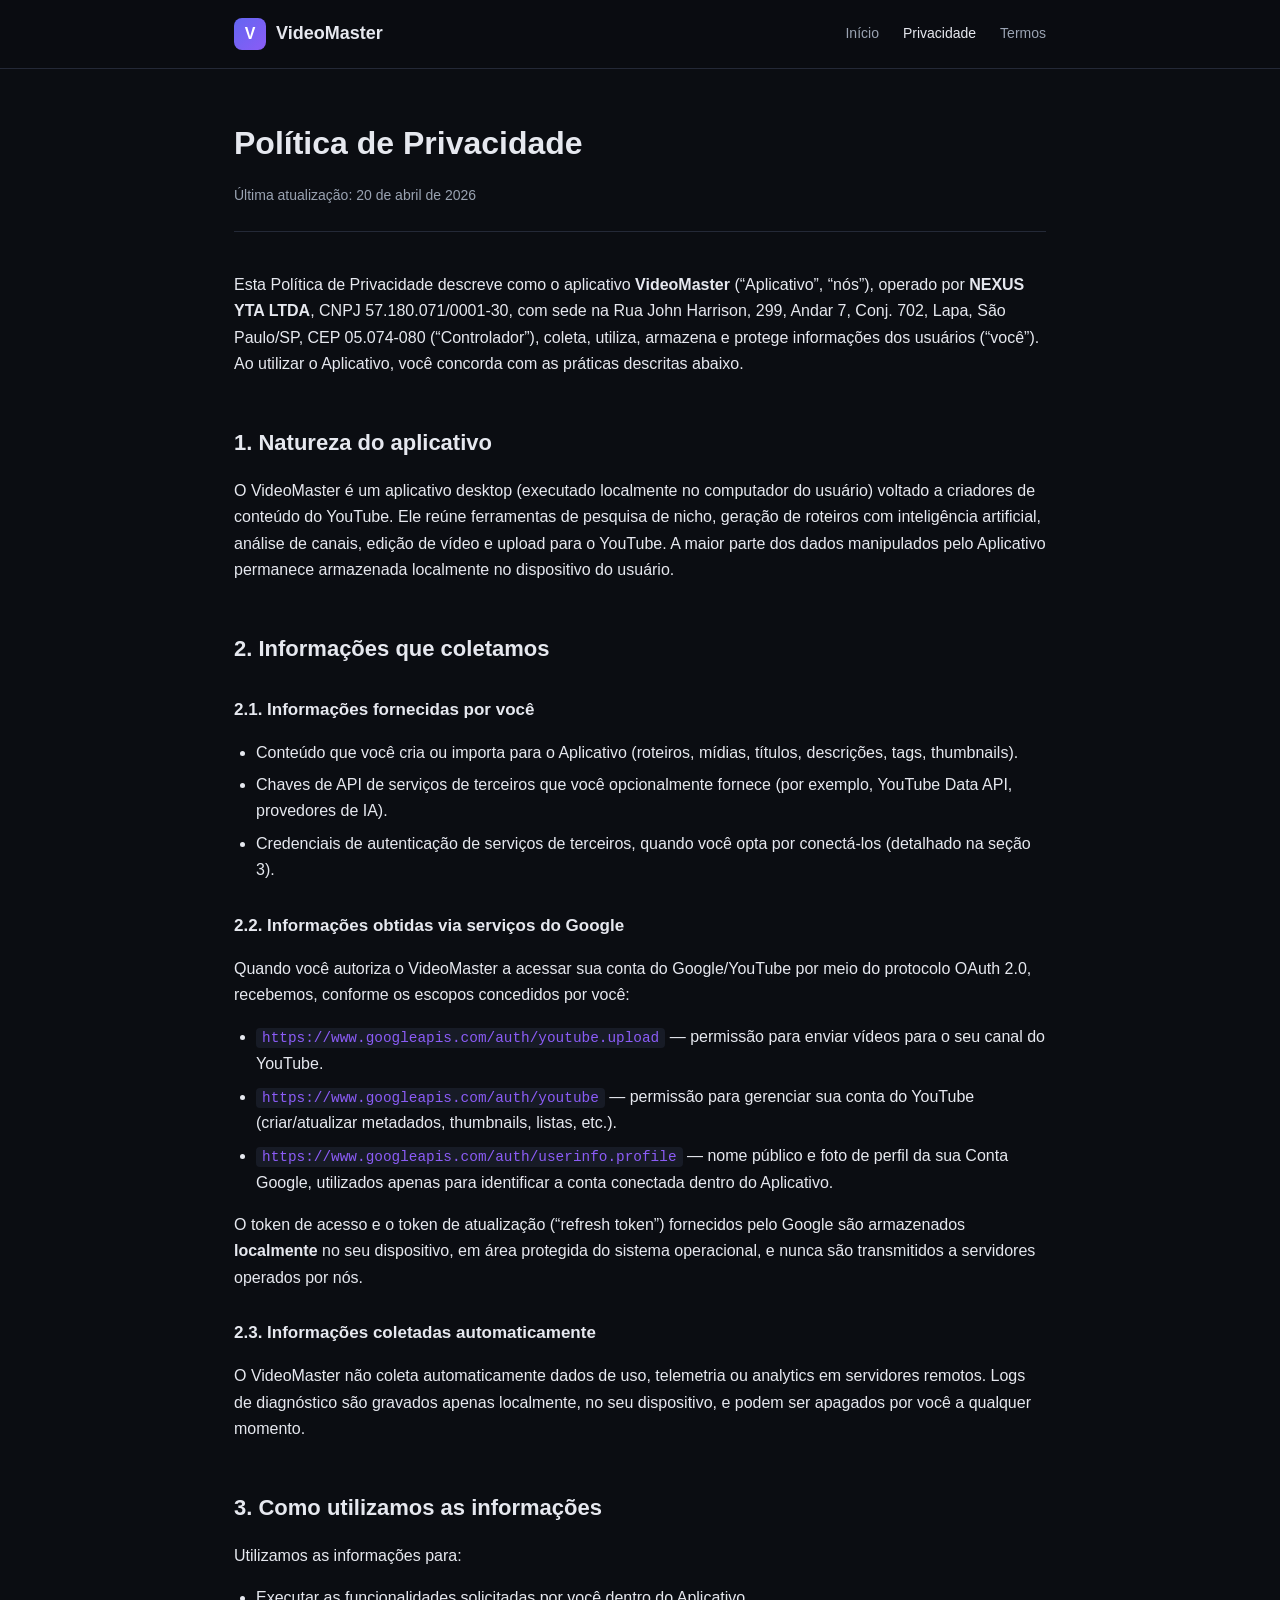
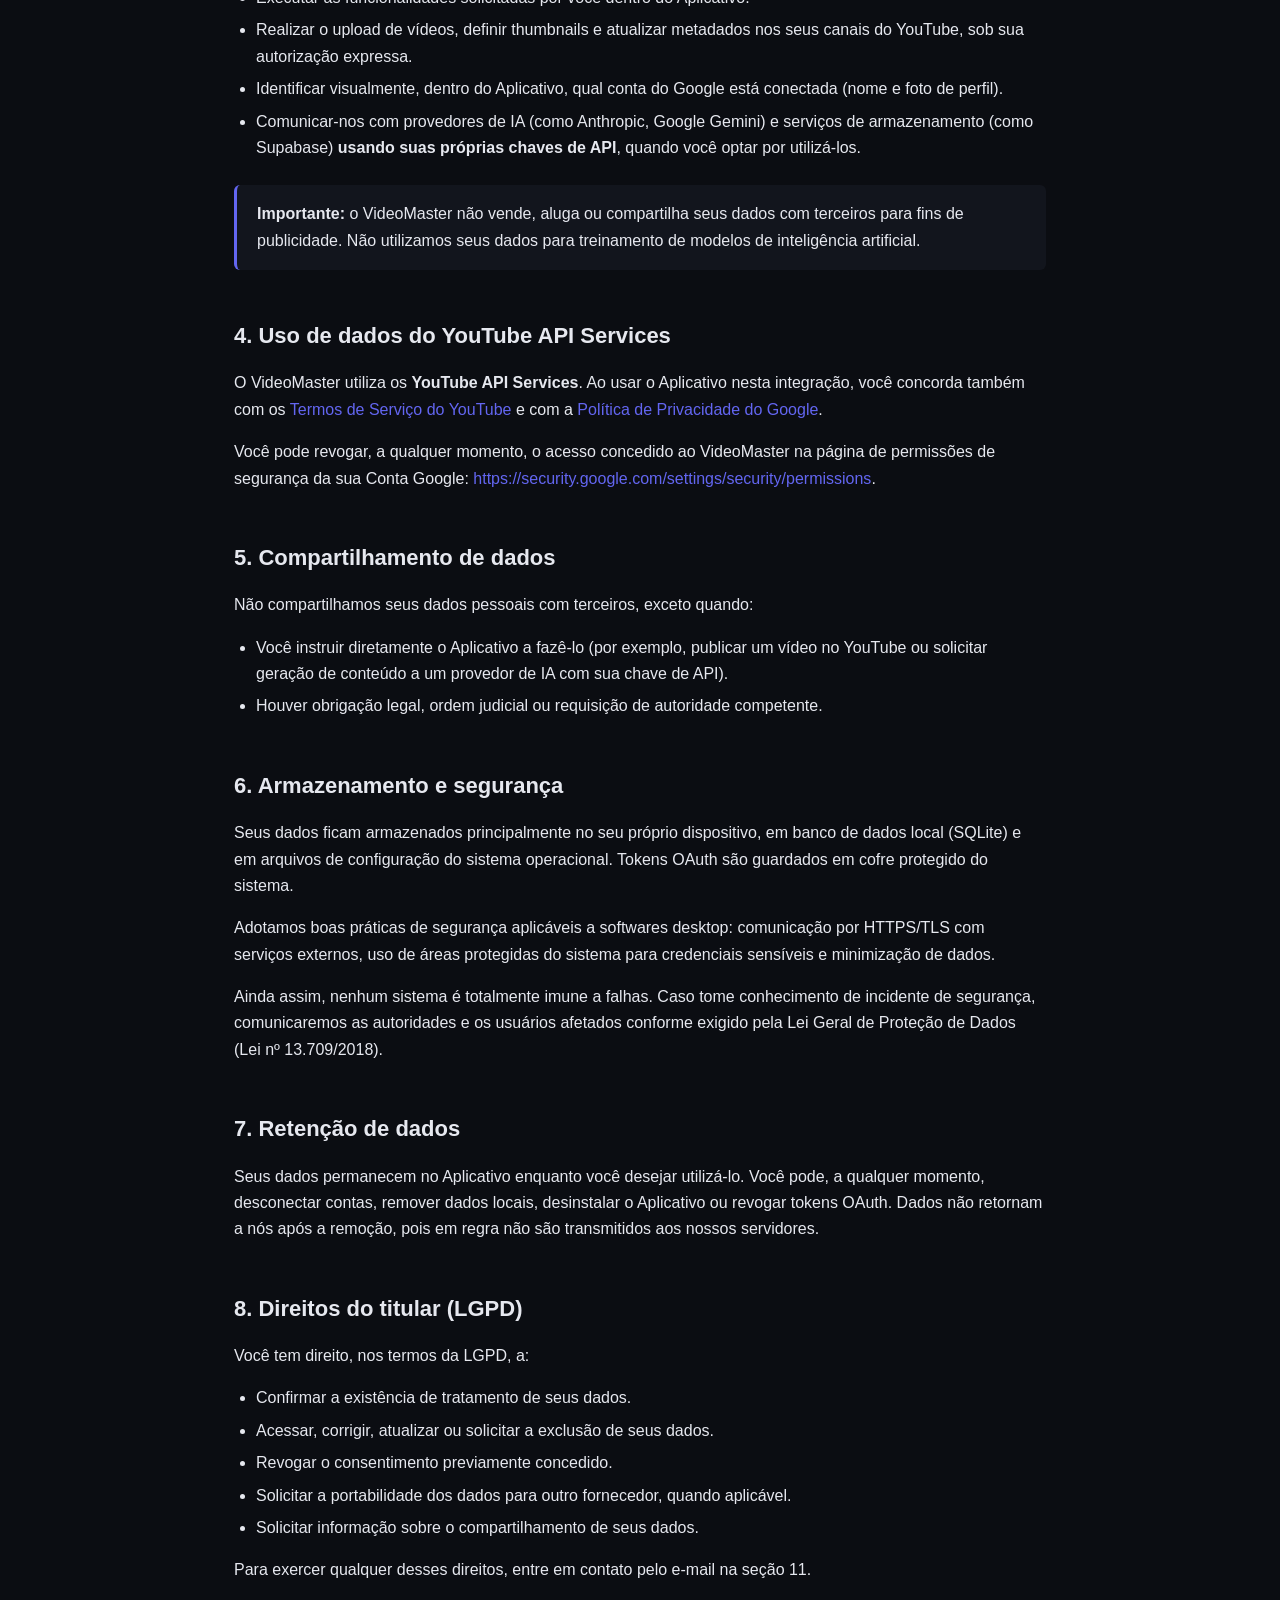
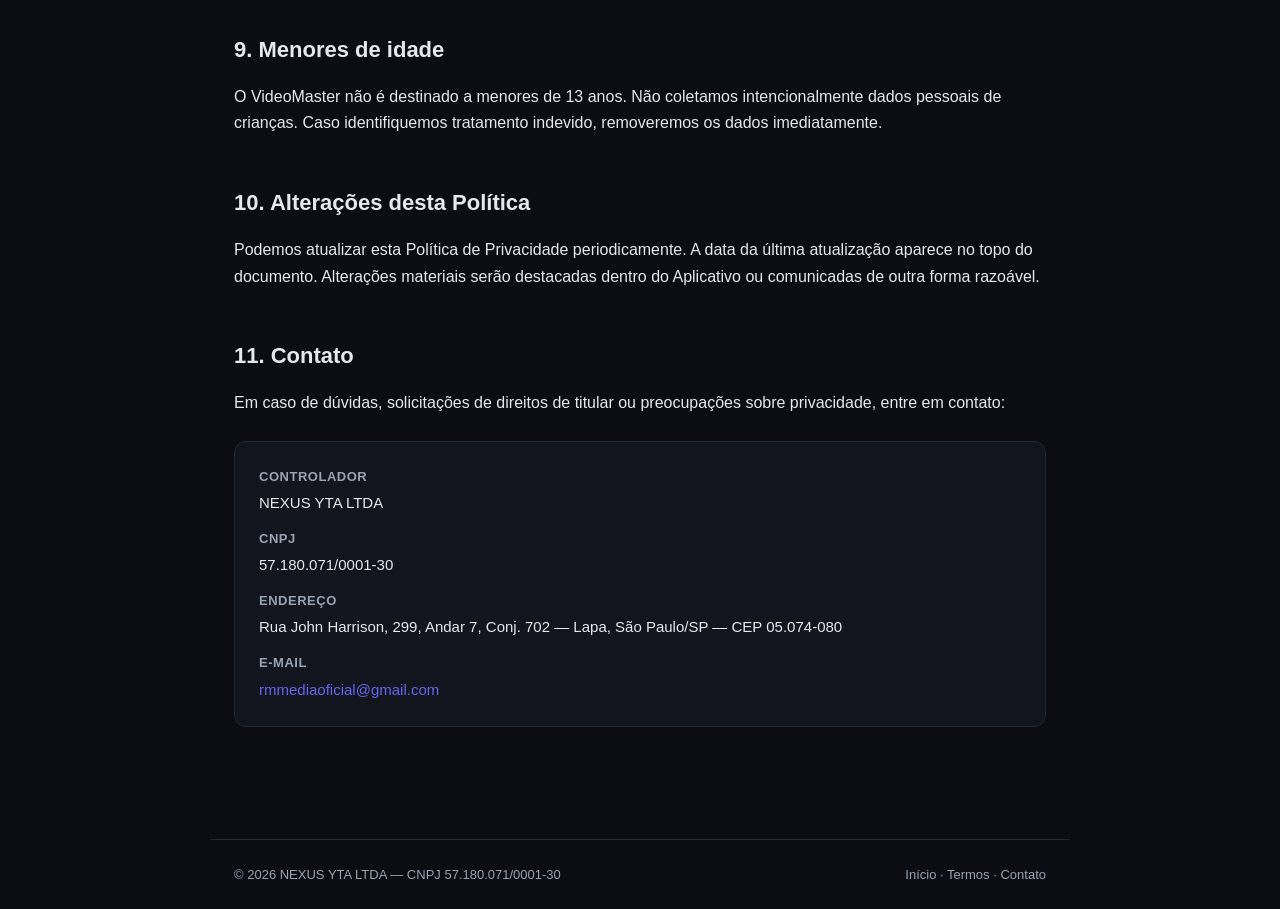
==== privacy.html @ 9ca970d1 "feat: initial legal pages (home, privacy, terms) for VideoMaster OAuth verification" ====
<!doctype html>
<html lang="pt-BR">
  <head>
    <meta charset="utf-8" />
    <meta name="viewport" content="width=device-width, initial-scale=1" />
    <title>Política de Privacidade — VideoMaster</title>
    <meta
      name="description"
      content="Política de Privacidade do aplicativo VideoMaster, operado por NEXUS YTA LTDA."
    />
    <link rel="stylesheet" href="assets/style.css" />
  </head>
  <body>
    <header>
      <nav class="nav">
        <div class="brand">
          <div class="brand-logo">V</div>
          <span>VideoMaster</span>
        </div>
        <div class="nav-links">
          <a href="index.html">Início</a>
          <a href="privacy.html" class="active">Privacidade</a>
          <a href="terms.html">Termos</a>
        </div>
      </nav>
    </header>

    <main class="doc">
      <h1>Política de Privacidade</h1>
      <p class="updated">Última atualização: 20 de abril de 2026</p>

      <p>
        Esta Política de Privacidade descreve como o aplicativo <strong>VideoMaster</strong>
        (&ldquo;Aplicativo&rdquo;, &ldquo;nós&rdquo;), operado por
        <strong>NEXUS YTA LTDA</strong>, CNPJ 57.180.071/0001-30, com sede na Rua John
        Harrison, 299, Andar 7, Conj. 702, Lapa, São Paulo/SP, CEP 05.074-080
        (&ldquo;Controlador&rdquo;), coleta, utiliza, armazena e protege informações dos
        usuários (&ldquo;você&rdquo;). Ao utilizar o Aplicativo, você concorda com as
        práticas descritas abaixo.
      </p>

      <h2>1. Natureza do aplicativo</h2>
      <p>
        O VideoMaster é um aplicativo desktop (executado localmente no computador do
        usuário) voltado a criadores de conteúdo do YouTube. Ele reúne ferramentas de
        pesquisa de nicho, geração de roteiros com inteligência artificial, análise de
        canais, edição de vídeo e upload para o YouTube. A maior parte dos dados
        manipulados pelo Aplicativo permanece armazenada localmente no dispositivo do
        usuário.
      </p>

      <h2>2. Informações que coletamos</h2>

      <h3>2.1. Informações fornecidas por você</h3>
      <ul>
        <li>
          Conteúdo que você cria ou importa para o Aplicativo (roteiros, mídias,
          títulos, descrições, tags, thumbnails).
        </li>
        <li>
          Chaves de API de serviços de terceiros que você opcionalmente fornece (por
          exemplo, YouTube Data API, provedores de IA).
        </li>
        <li>
          Credenciais de autenticação de serviços de terceiros, quando você opta por
          conectá-los (detalhado na seção 3).
        </li>
      </ul>

      <h3>2.2. Informações obtidas via serviços do Google</h3>
      <p>
        Quando você autoriza o VideoMaster a acessar sua conta do Google/YouTube por meio
        do protocolo OAuth 2.0, recebemos, conforme os escopos concedidos por você:
      </p>
      <ul>
        <li>
          <code>https://www.googleapis.com/auth/youtube.upload</code> — permissão para
          enviar vídeos para o seu canal do YouTube.
        </li>
        <li>
          <code>https://www.googleapis.com/auth/youtube</code> — permissão para
          gerenciar sua conta do YouTube (criar/atualizar metadados, thumbnails,
          listas, etc.).
        </li>
        <li>
          <code>https://www.googleapis.com/auth/userinfo.profile</code> — nome público
          e foto de perfil da sua Conta Google, utilizados apenas para identificar a
          conta conectada dentro do Aplicativo.
        </li>
      </ul>
      <p>
        O token de acesso e o token de atualização (&ldquo;refresh token&rdquo;)
        fornecidos pelo Google são armazenados <strong>localmente</strong> no seu
        dispositivo, em área protegida do sistema operacional, e nunca são transmitidos a
        servidores operados por nós.
      </p>

      <h3>2.3. Informações coletadas automaticamente</h3>
      <p>
        O VideoMaster não coleta automaticamente dados de uso, telemetria ou analytics
        em servidores remotos. Logs de diagnóstico são gravados apenas localmente, no seu
        dispositivo, e podem ser apagados por você a qualquer momento.
      </p>

      <h2>3. Como utilizamos as informações</h2>
      <p>Utilizamos as informações para:</p>
      <ul>
        <li>Executar as funcionalidades solicitadas por você dentro do Aplicativo.</li>
        <li>
          Realizar o upload de vídeos, definir thumbnails e atualizar metadados nos
          seus canais do YouTube, sob sua autorização expressa.
        </li>
        <li>
          Identificar visualmente, dentro do Aplicativo, qual conta do Google está
          conectada (nome e foto de perfil).
        </li>
        <li>
          Comunicar-nos com provedores de IA (como Anthropic, Google Gemini) e
          serviços de armazenamento (como Supabase) <strong>usando suas próprias chaves
          de API</strong>, quando você optar por utilizá-los.
        </li>
      </ul>

      <div class="callout">
        <strong>Importante:</strong> o VideoMaster não vende, aluga ou compartilha seus
        dados com terceiros para fins de publicidade. Não utilizamos seus dados para
        treinamento de modelos de inteligência artificial.
      </div>

      <h2>4. Uso de dados do YouTube API Services</h2>
      <p>
        O VideoMaster utiliza os <strong>YouTube API Services</strong>. Ao usar o
        Aplicativo nesta integração, você concorda também com os
        <a href="https://www.youtube.com/t/terms" target="_blank" rel="noopener noreferrer"
          >Termos de Serviço do YouTube</a
        >
        e com a
        <a
          href="https://policies.google.com/privacy"
          target="_blank"
          rel="noopener noreferrer"
          >Política de Privacidade do Google</a
        >.
      </p>
      <p>
        Você pode revogar, a qualquer momento, o acesso concedido ao VideoMaster na
        página de permissões de segurança da sua Conta Google:
        <a
          href="https://security.google.com/settings/security/permissions"
          target="_blank"
          rel="noopener noreferrer"
          >https://security.google.com/settings/security/permissions</a
        >.
      </p>

      <h2>5. Compartilhamento de dados</h2>
      <p>
        Não compartilhamos seus dados pessoais com terceiros, exceto quando:
      </p>
      <ul>
        <li>
          Você instruir diretamente o Aplicativo a fazê-lo (por exemplo, publicar um
          vídeo no YouTube ou solicitar geração de conteúdo a um provedor de IA com
          sua chave de API).
        </li>
        <li>
          Houver obrigação legal, ordem judicial ou requisição de autoridade
          competente.
        </li>
      </ul>

      <h2>6. Armazenamento e segurança</h2>
      <p>
        Seus dados ficam armazenados principalmente no seu próprio dispositivo, em banco
        de dados local (SQLite) e em arquivos de configuração do sistema operacional.
        Tokens OAuth são guardados em cofre protegido do sistema.
      </p>
      <p>
        Adotamos boas práticas de segurança aplicáveis a softwares desktop: comunicação
        por HTTPS/TLS com serviços externos, uso de áreas protegidas do sistema para
        credenciais sensíveis e minimização de dados.
      </p>
      <p>
        Ainda assim, nenhum sistema é totalmente imune a falhas. Caso tome conhecimento
        de incidente de segurança, comunicaremos as autoridades e os usuários afetados
        conforme exigido pela Lei Geral de Proteção de Dados (Lei nº 13.709/2018).
      </p>

      <h2>7. Retenção de dados</h2>
      <p>
        Seus dados permanecem no Aplicativo enquanto você desejar utilizá-lo. Você pode,
        a qualquer momento, desconectar contas, remover dados locais, desinstalar o
        Aplicativo ou revogar tokens OAuth. Dados não retornam a nós após a remoção,
        pois em regra não são transmitidos aos nossos servidores.
      </p>

      <h2>8. Direitos do titular (LGPD)</h2>
      <p>
        Você tem direito, nos termos da LGPD, a:
      </p>
      <ul>
        <li>Confirmar a existência de tratamento de seus dados.</li>
        <li>Acessar, corrigir, atualizar ou solicitar a exclusão de seus dados.</li>
        <li>Revogar o consentimento previamente concedido.</li>
        <li>
          Solicitar a portabilidade dos dados para outro fornecedor, quando aplicável.
        </li>
        <li>Solicitar informação sobre o compartilhamento de seus dados.</li>
      </ul>
      <p>
        Para exercer qualquer desses direitos, entre em contato pelo e-mail na seção 11.
      </p>

      <h2>9. Menores de idade</h2>
      <p>
        O VideoMaster não é destinado a menores de 13 anos. Não coletamos intencionalmente
        dados pessoais de crianças. Caso identifiquemos tratamento indevido, removeremos
        os dados imediatamente.
      </p>

      <h2>10. Alterações desta Política</h2>
      <p>
        Podemos atualizar esta Política de Privacidade periodicamente. A data da última
        atualização aparece no topo do documento. Alterações materiais serão destacadas
        dentro do Aplicativo ou comunicadas de outra forma razoável.
      </p>

      <h2>11. Contato</h2>
      <p>
        Em caso de dúvidas, solicitações de direitos de titular ou preocupações sobre
        privacidade, entre em contato:
      </p>
      <dl class="contact-box">
        <dt>Controlador</dt>
        <dd>NEXUS YTA LTDA</dd>
        <dt>CNPJ</dt>
        <dd>57.180.071/0001-30</dd>
        <dt>Endereço</dt>
        <dd>
          Rua John Harrison, 299, Andar 7, Conj. 702 — Lapa, São Paulo/SP — CEP
          05.074-080
        </dd>
        <dt>E-mail</dt>
        <dd>
          <a href="mailto:rmmediaoficial@gmail.com">rmmediaoficial@gmail.com</a>
        </dd>
      </dl>
    </main>

    <footer>
      <div>&copy; 2026 NEXUS YTA LTDA — CNPJ 57.180.071/0001-30</div>
      <div>
        <a href="index.html">Início</a> ·
        <a href="terms.html">Termos</a> ·
        <a href="mailto:rmmediaoficial@gmail.com">Contato</a>
      </div>
    </footer>
  </body>
</html>
---- assets/style.css ----
:root {
  --bg: #0b0d12;
  --surface: #12151d;
  --surface-2: #171b26;
  --border: #242937;
  --text: #e6e8ef;
  --text-dim: #9aa3b2;
  --accent: #6366f1;
  --accent-2: #8b5cf6;
  --danger: #ef4444;
  --success: #10b981;
  --radius: 12px;
  --max: 860px;
  font-family: -apple-system, BlinkMacSystemFont, "Segoe UI", Roboto, Oxygen, Ubuntu, sans-serif;
}

* {
  box-sizing: border-box;
}

html,
body {
  margin: 0;
  padding: 0;
  background: var(--bg);
  color: var(--text);
  line-height: 1.65;
  font-size: 16px;
  -webkit-font-smoothing: antialiased;
}

a {
  color: var(--accent);
  text-decoration: none;
  transition: color 0.15s;
}

a:hover {
  color: var(--accent-2);
}

header {
  position: sticky;
  top: 0;
  z-index: 10;
  background: rgba(11, 13, 18, 0.85);
  backdrop-filter: blur(12px);
  border-bottom: 1px solid var(--border);
}

.nav {
  max-width: var(--max);
  margin: 0 auto;
  padding: 18px 24px;
  display: flex;
  align-items: center;
  justify-content: space-between;
  gap: 20px;
}

.brand {
  display: flex;
  align-items: center;
  gap: 10px;
  font-weight: 700;
  font-size: 18px;
  color: var(--text);
}

.brand-logo {
  width: 32px;
  height: 32px;
  border-radius: 8px;
  background: linear-gradient(135deg, var(--accent), var(--accent-2));
  display: grid;
  place-items: center;
  font-size: 16px;
  font-weight: 800;
  color: white;
}

.nav-links {
  display: flex;
  gap: 24px;
  font-size: 14px;
}

.nav-links a {
  color: var(--text-dim);
  font-weight: 500;
}

.nav-links a:hover,
.nav-links a.active {
  color: var(--text);
}

main {
  max-width: var(--max);
  margin: 0 auto;
  padding: 48px 24px 96px;
}

.hero {
  padding: 64px 0 48px;
  text-align: center;
}

.hero h1 {
  font-size: clamp(32px, 5vw, 48px);
  line-height: 1.15;
  margin: 0 0 20px;
  background: linear-gradient(135deg, var(--text), var(--text-dim));
  -webkit-background-clip: text;
  -webkit-text-fill-color: transparent;
  background-clip: text;
}

.hero p {
  font-size: 18px;
  color: var(--text-dim);
  max-width: 620px;
  margin: 0 auto;
}

.cards {
  display: grid;
  grid-template-columns: repeat(auto-fit, minmax(240px, 1fr));
  gap: 16px;
  margin-top: 40px;
}

.card {
  background: var(--surface);
  border: 1px solid var(--border);
  border-radius: var(--radius);
  padding: 24px;
  transition: border-color 0.15s, transform 0.15s;
}

.card:hover {
  border-color: var(--accent);
  transform: translateY(-2px);
}

.card h3 {
  margin: 0 0 8px;
  font-size: 16px;
}

.card p {
  margin: 0;
  color: var(--text-dim);
  font-size: 14px;
}

.doc h1 {
  font-size: 32px;
  margin: 0 0 8px;
}

.doc .updated {
  color: var(--text-dim);
  font-size: 14px;
  margin-bottom: 40px;
  padding-bottom: 24px;
  border-bottom: 1px solid var(--border);
}

.doc h2 {
  font-size: 22px;
  margin: 48px 0 12px;
  color: var(--text);
}

.doc h3 {
  font-size: 17px;
  margin: 28px 0 8px;
  color: var(--text);
}

.doc p,
.doc li {
  color: var(--text);
}

.doc ul,
.doc ol {
  padding-left: 22px;
}

.doc li {
  margin-bottom: 6px;
}

.doc code {
  background: var(--surface-2);
  padding: 2px 6px;
  border-radius: 4px;
  font-size: 0.9em;
  color: var(--accent-2);
}

.callout {
  background: var(--surface);
  border-left: 3px solid var(--accent);
  border-radius: 6px;
  padding: 16px 20px;
  margin: 24px 0;
}

.callout strong {
  color: var(--text);
}

.contact-box {
  background: var(--surface);
  border: 1px solid var(--border);
  border-radius: var(--radius);
  padding: 24px;
  margin-top: 24px;
}

.contact-box dt {
  font-weight: 600;
  color: var(--text-dim);
  font-size: 13px;
  text-transform: uppercase;
  letter-spacing: 0.04em;
  margin-top: 12px;
}

.contact-box dt:first-child {
  margin-top: 0;
}

.contact-box dd {
  margin: 4px 0 0;
  font-size: 15px;
}

footer {
  max-width: var(--max);
  margin: 0 auto;
  padding: 24px;
  border-top: 1px solid var(--border);
  color: var(--text-dim);
  font-size: 13px;
  display: flex;
  justify-content: space-between;
  flex-wrap: wrap;
  gap: 12px;
}

footer a {
  color: var(--text-dim);
}

footer a:hover {
  color: var(--text);
}

@media (max-width: 560px) {
  .nav {
    flex-direction: column;
    gap: 12px;
    align-items: flex-start;
  }
  main {
    padding: 24px 20px 64px;
  }
  .hero {
    padding: 32px 0 24px;
  }
}
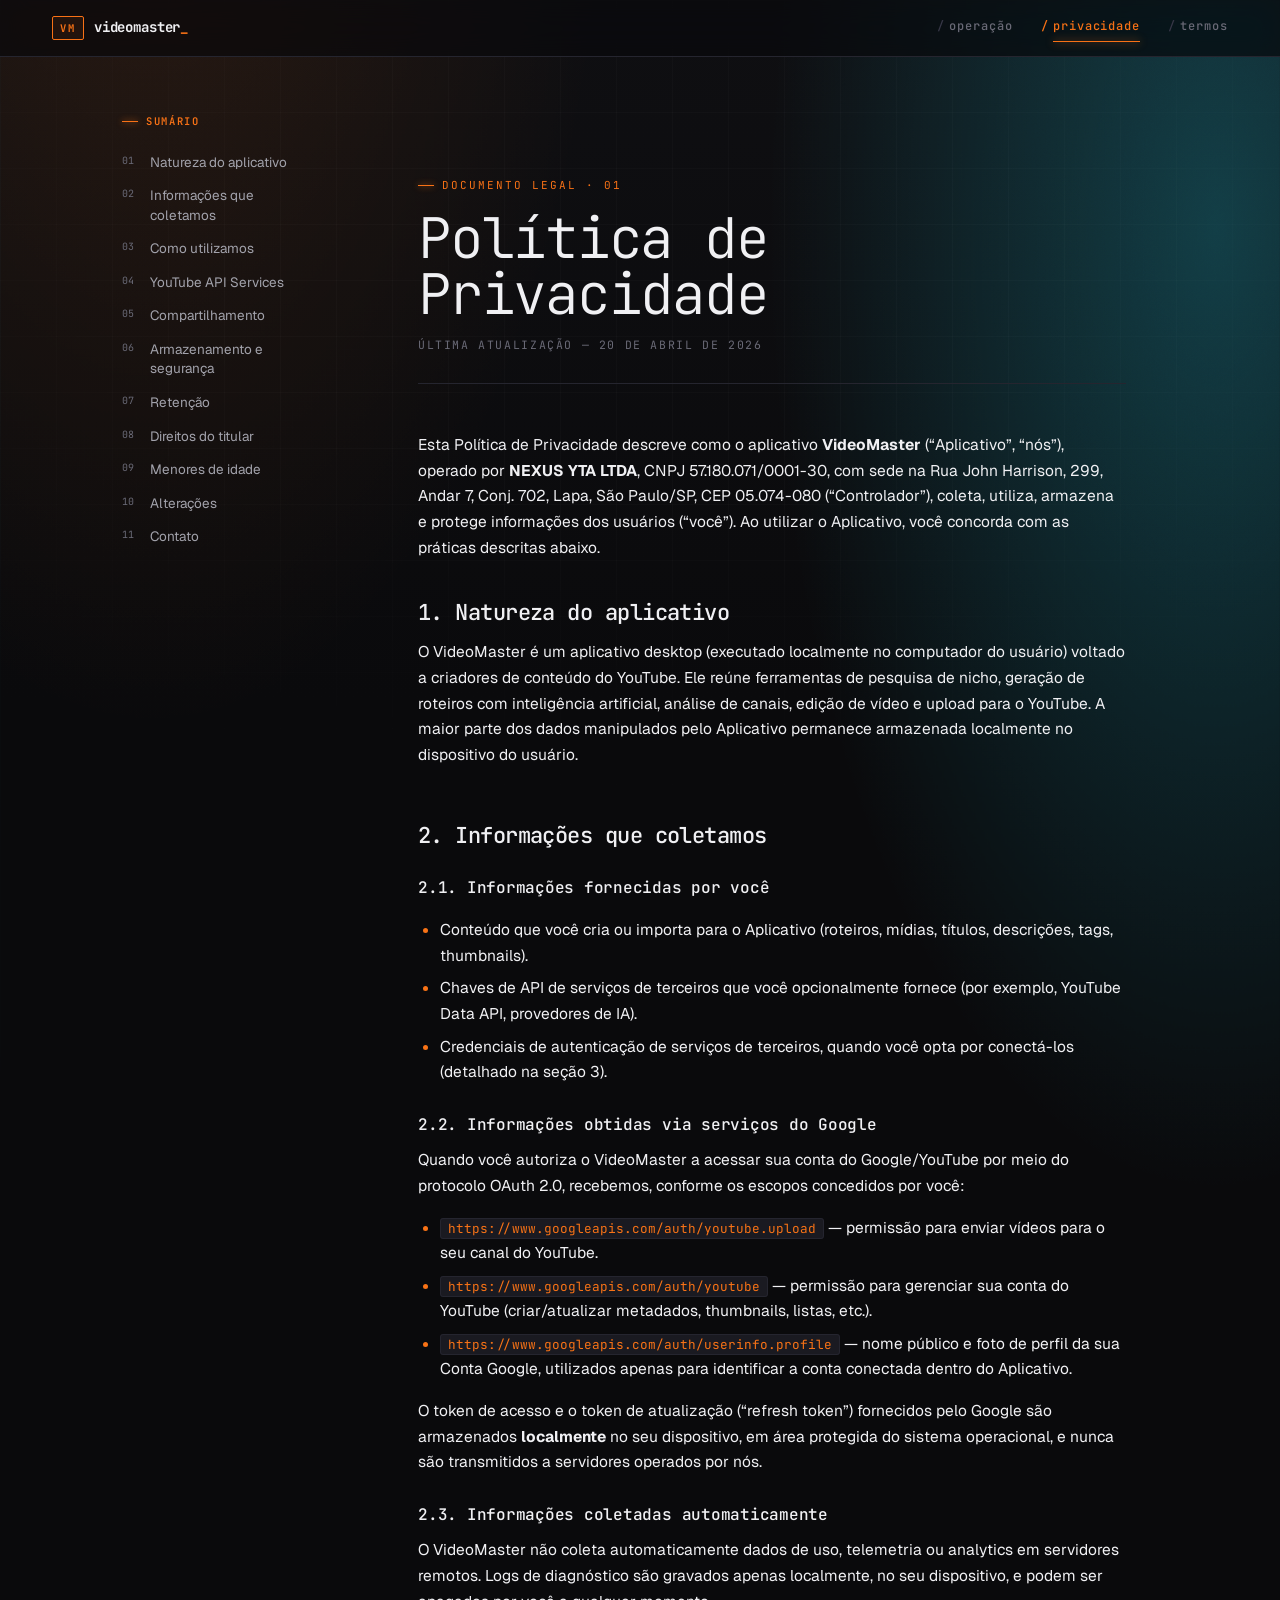
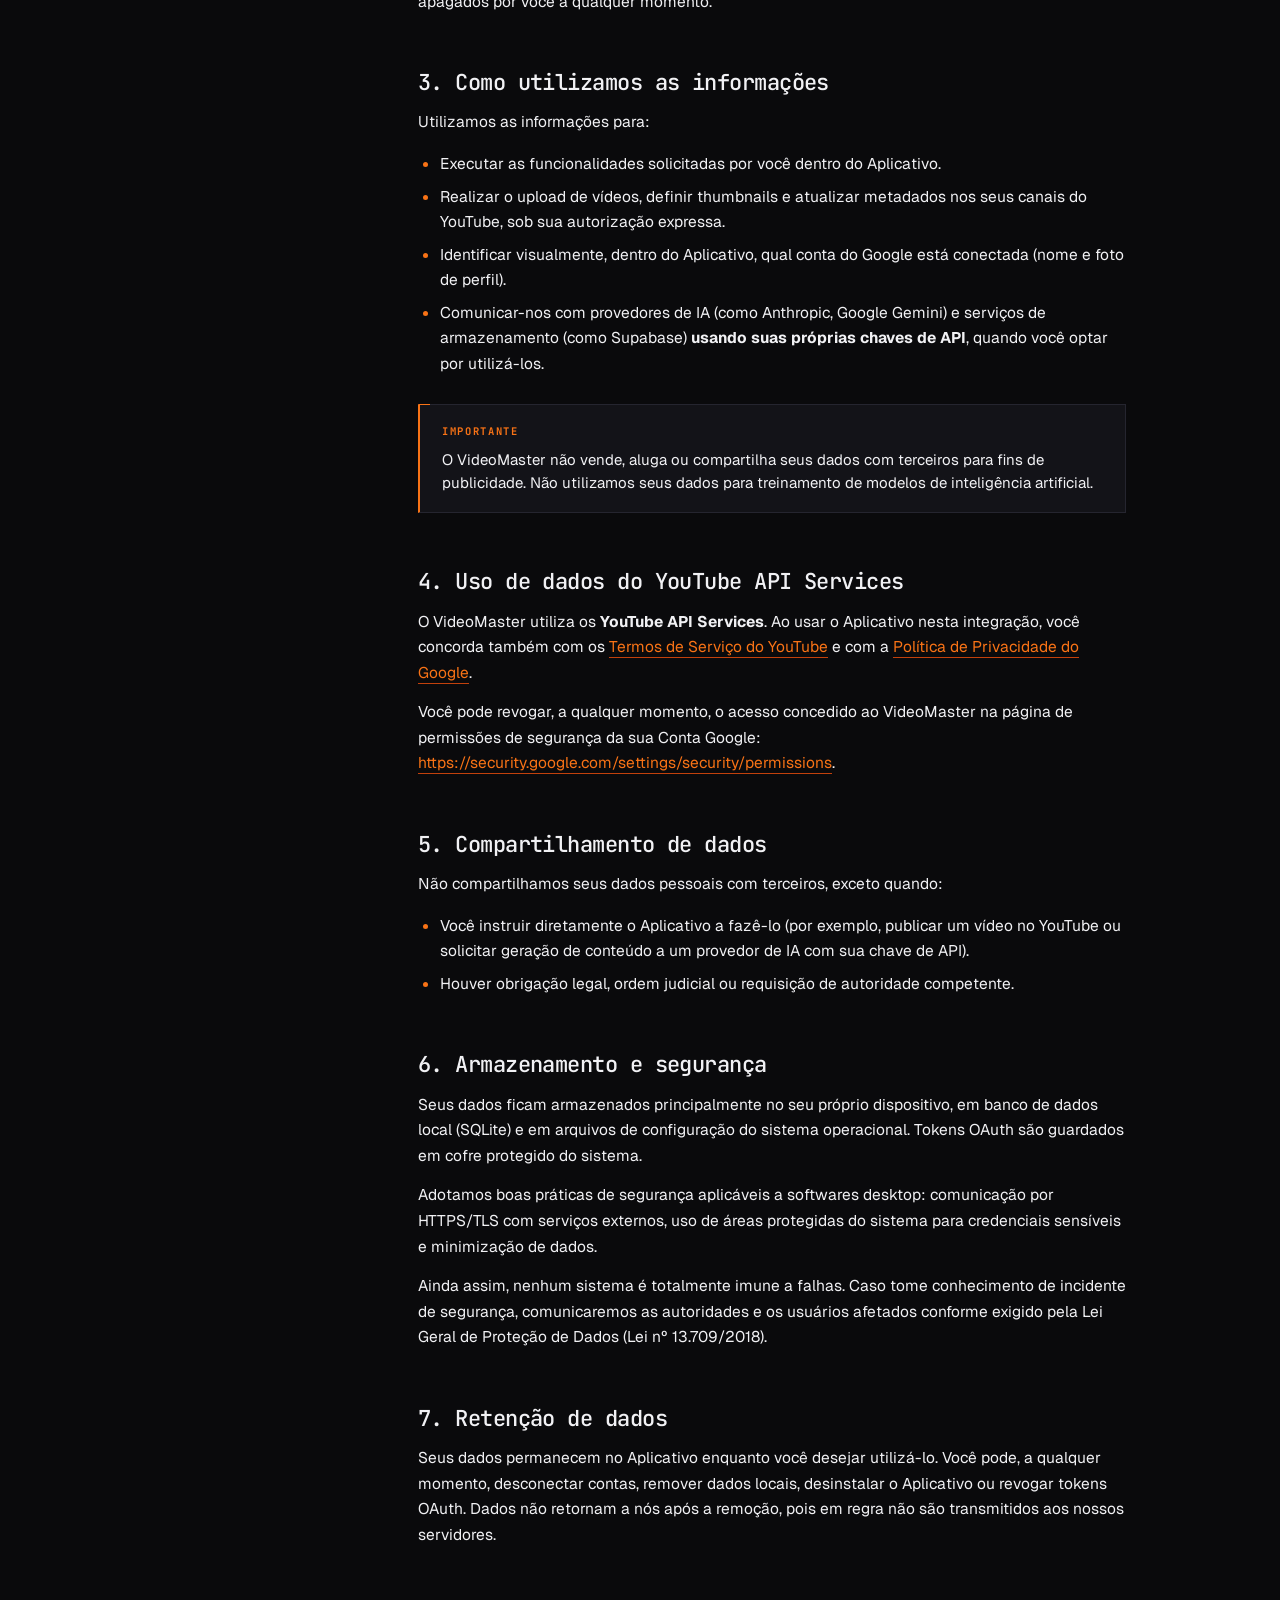
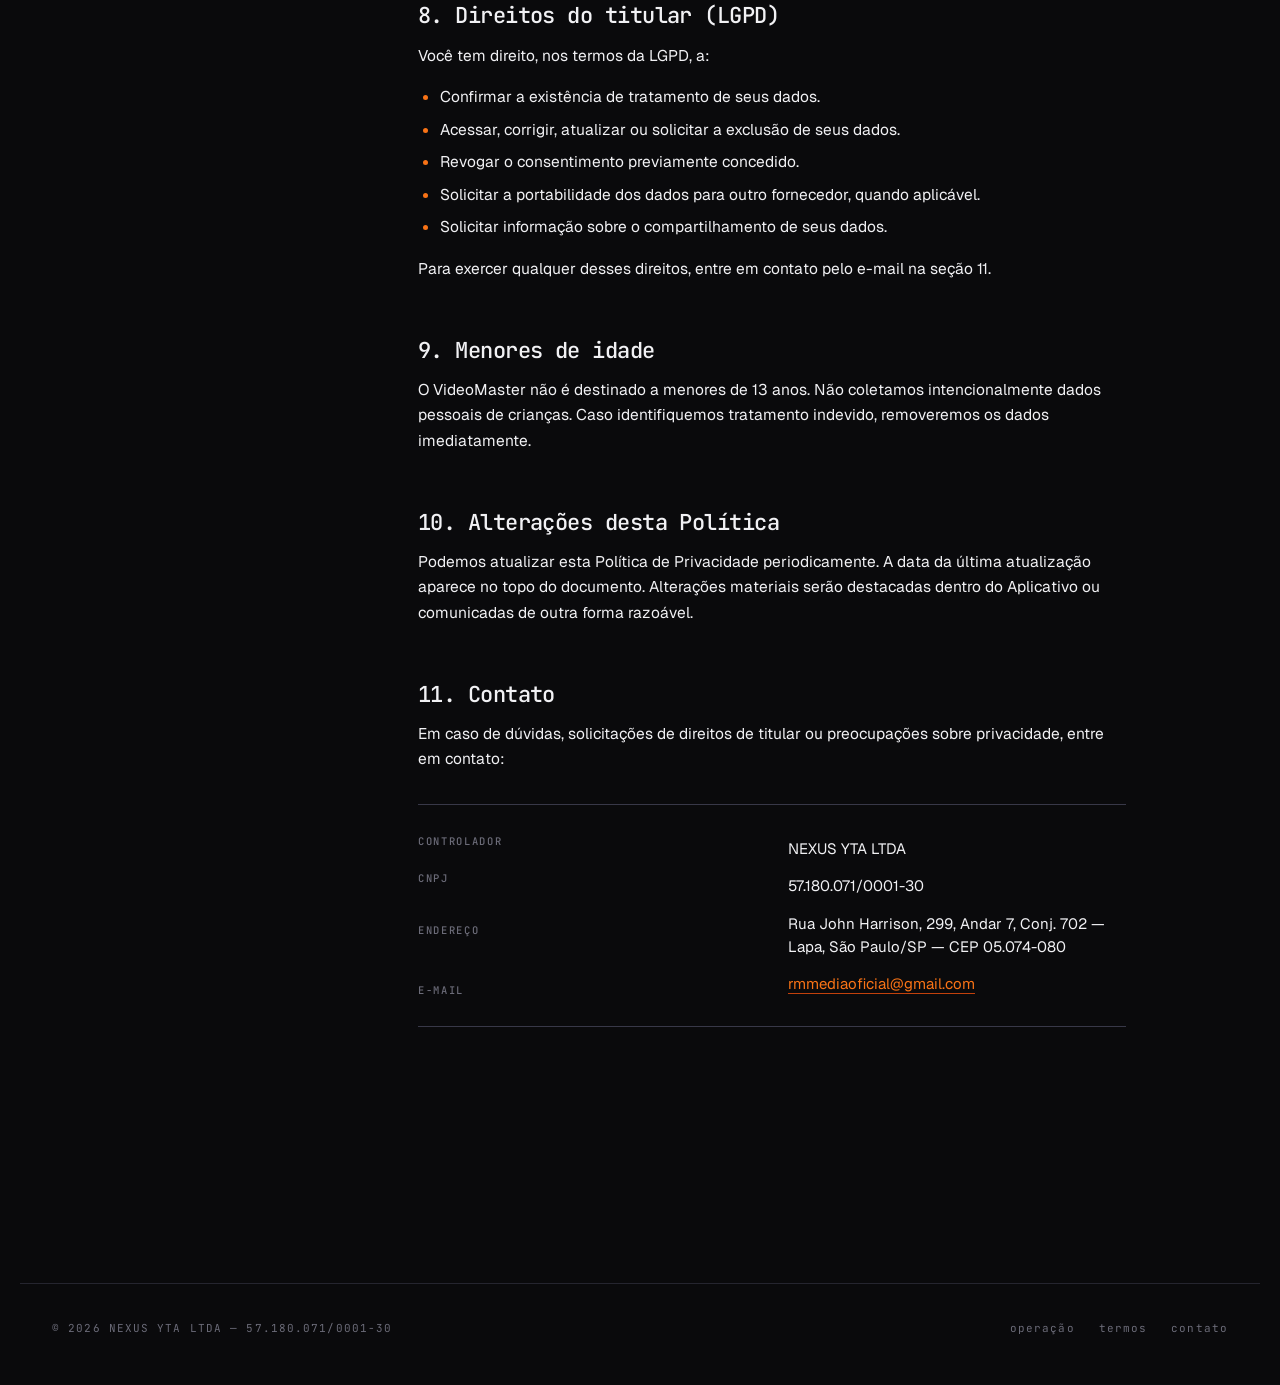
==== commit 75900490: "feat: redesign with high-tech dev-console aesthetic Apply Anthropic frontend aesthetics guide. Repla" ====
--- a/privacy.html
+++ b/privacy.html
@@ -8,251 +8,273 @@
       name="description"
       content="Política de Privacidade do aplicativo VideoMaster, operado por NEXUS YTA LTDA."
     />
+    <link rel="preconnect" href="https://fonts.googleapis.com" />
+    <link rel="preconnect" href="https://fonts.gstatic.com" crossorigin />
+    <link
+      href="https://fonts.googleapis.com/css2?family=Geist:wght@300;400;500;600;700&family=JetBrains+Mono:ital,wght@0,200;0,300;0,400;0,500;0,600;0,700;0,800;1,400&display=swap"
+      rel="stylesheet"
+    />
     <link rel="stylesheet" href="assets/style.css" />
   </head>
   <body>
     <header>
       <nav class="nav">
-        <div class="brand">
-          <div class="brand-logo">V</div>
-          <span>VideoMaster</span>
-        </div>
+        <a href="index.html" class="brand" aria-label="VideoMaster — início">
+          <span class="brand-mark">VM</span>
+          <span>videomaster<span style="color: var(--accent)">_</span></span>
+        </a>
         <div class="nav-links">
-          <a href="index.html">Início</a>
-          <a href="privacy.html" class="active">Privacidade</a>
-          <a href="terms.html">Termos</a>
+          <a href="index.html">operação</a>
+          <a href="privacy.html" class="active">privacidade</a>
+          <a href="terms.html">termos</a>
         </div>
       </nav>
     </header>
 
-    <main class="doc">
-      <h1>Política de Privacidade</h1>
-      <p class="updated">Última atualização: 20 de abril de 2026</p>
-
-      <p>
-        Esta Política de Privacidade descreve como o aplicativo <strong>VideoMaster</strong>
-        (&ldquo;Aplicativo&rdquo;, &ldquo;nós&rdquo;), operado por
-        <strong>NEXUS YTA LTDA</strong>, CNPJ 57.180.071/0001-30, com sede na Rua John
-        Harrison, 299, Andar 7, Conj. 702, Lapa, São Paulo/SP, CEP 05.074-080
-        (&ldquo;Controlador&rdquo;), coleta, utiliza, armazena e protege informações dos
-        usuários (&ldquo;você&rdquo;). Ao utilizar o Aplicativo, você concorda com as
-        práticas descritas abaixo.
-      </p>
-
-      <h2>1. Natureza do aplicativo</h2>
-      <p>
-        O VideoMaster é um aplicativo desktop (executado localmente no computador do
-        usuário) voltado a criadores de conteúdo do YouTube. Ele reúne ferramentas de
-        pesquisa de nicho, geração de roteiros com inteligência artificial, análise de
-        canais, edição de vídeo e upload para o YouTube. A maior parte dos dados
-        manipulados pelo Aplicativo permanece armazenada localmente no dispositivo do
-        usuário.
-      </p>
-
-      <h2>2. Informações que coletamos</h2>
-
-      <h3>2.1. Informações fornecidas por você</h3>
-      <ul>
-        <li>
-          Conteúdo que você cria ou importa para o Aplicativo (roteiros, mídias,
-          títulos, descrições, tags, thumbnails).
-        </li>
-        <li>
-          Chaves de API de serviços de terceiros que você opcionalmente fornece (por
-          exemplo, YouTube Data API, provedores de IA).
-        </li>
-        <li>
-          Credenciais de autenticação de serviços de terceiros, quando você opta por
-          conectá-los (detalhado na seção 3).
-        </li>
-      </ul>
-
-      <h3>2.2. Informações obtidas via serviços do Google</h3>
-      <p>
-        Quando você autoriza o VideoMaster a acessar sua conta do Google/YouTube por meio
-        do protocolo OAuth 2.0, recebemos, conforme os escopos concedidos por você:
-      </p>
-      <ul>
-        <li>
-          <code>https://www.googleapis.com/auth/youtube.upload</code> — permissão para
-          enviar vídeos para o seu canal do YouTube.
-        </li>
-        <li>
-          <code>https://www.googleapis.com/auth/youtube</code> — permissão para
-          gerenciar sua conta do YouTube (criar/atualizar metadados, thumbnails,
-          listas, etc.).
-        </li>
-        <li>
-          <code>https://www.googleapis.com/auth/userinfo.profile</code> — nome público
-          e foto de perfil da sua Conta Google, utilizados apenas para identificar a
-          conta conectada dentro do Aplicativo.
-        </li>
-      </ul>
-      <p>
-        O token de acesso e o token de atualização (&ldquo;refresh token&rdquo;)
-        fornecidos pelo Google são armazenados <strong>localmente</strong> no seu
-        dispositivo, em área protegida do sistema operacional, e nunca são transmitidos a
-        servidores operados por nós.
-      </p>
-
-      <h3>2.3. Informações coletadas automaticamente</h3>
-      <p>
-        O VideoMaster não coleta automaticamente dados de uso, telemetria ou analytics
-        em servidores remotos. Logs de diagnóstico são gravados apenas localmente, no seu
-        dispositivo, e podem ser apagados por você a qualquer momento.
-      </p>
-
-      <h2>3. Como utilizamos as informações</h2>
-      <p>Utilizamos as informações para:</p>
-      <ul>
-        <li>Executar as funcionalidades solicitadas por você dentro do Aplicativo.</li>
-        <li>
-          Realizar o upload de vídeos, definir thumbnails e atualizar metadados nos
-          seus canais do YouTube, sob sua autorização expressa.
-        </li>
-        <li>
-          Identificar visualmente, dentro do Aplicativo, qual conta do Google está
-          conectada (nome e foto de perfil).
-        </li>
-        <li>
-          Comunicar-nos com provedores de IA (como Anthropic, Google Gemini) e
-          serviços de armazenamento (como Supabase) <strong>usando suas próprias chaves
-          de API</strong>, quando você optar por utilizá-los.
-        </li>
-      </ul>
-
-      <div class="callout">
-        <strong>Importante:</strong> o VideoMaster não vende, aluga ou compartilha seus
-        dados com terceiros para fins de publicidade. Não utilizamos seus dados para
-        treinamento de modelos de inteligência artificial.
-      </div>
-
-      <h2>4. Uso de dados do YouTube API Services</h2>
-      <p>
-        O VideoMaster utiliza os <strong>YouTube API Services</strong>. Ao usar o
-        Aplicativo nesta integração, você concorda também com os
-        <a href="https://www.youtube.com/t/terms" target="_blank" rel="noopener noreferrer"
-          >Termos de Serviço do YouTube</a
-        >
-        e com a
-        <a
-          href="https://policies.google.com/privacy"
-          target="_blank"
-          rel="noopener noreferrer"
-          >Política de Privacidade do Google</a
-        >.
-      </p>
-      <p>
-        Você pode revogar, a qualquer momento, o acesso concedido ao VideoMaster na
-        página de permissões de segurança da sua Conta Google:
-        <a
-          href="https://security.google.com/settings/security/permissions"
-          target="_blank"
-          rel="noopener noreferrer"
-          >https://security.google.com/settings/security/permissions</a
-        >.
-      </p>
-
-      <h2>5. Compartilhamento de dados</h2>
-      <p>
-        Não compartilhamos seus dados pessoais com terceiros, exceto quando:
-      </p>
-      <ul>
-        <li>
-          Você instruir diretamente o Aplicativo a fazê-lo (por exemplo, publicar um
-          vídeo no YouTube ou solicitar geração de conteúdo a um provedor de IA com
-          sua chave de API).
-        </li>
-        <li>
-          Houver obrigação legal, ordem judicial ou requisição de autoridade
-          competente.
-        </li>
-      </ul>
-
-      <h2>6. Armazenamento e segurança</h2>
-      <p>
-        Seus dados ficam armazenados principalmente no seu próprio dispositivo, em banco
-        de dados local (SQLite) e em arquivos de configuração do sistema operacional.
-        Tokens OAuth são guardados em cofre protegido do sistema.
-      </p>
-      <p>
-        Adotamos boas práticas de segurança aplicáveis a softwares desktop: comunicação
-        por HTTPS/TLS com serviços externos, uso de áreas protegidas do sistema para
-        credenciais sensíveis e minimização de dados.
-      </p>
-      <p>
-        Ainda assim, nenhum sistema é totalmente imune a falhas. Caso tome conhecimento
-        de incidente de segurança, comunicaremos as autoridades e os usuários afetados
-        conforme exigido pela Lei Geral de Proteção de Dados (Lei nº 13.709/2018).
-      </p>
-
-      <h2>7. Retenção de dados</h2>
-      <p>
-        Seus dados permanecem no Aplicativo enquanto você desejar utilizá-lo. Você pode,
-        a qualquer momento, desconectar contas, remover dados locais, desinstalar o
-        Aplicativo ou revogar tokens OAuth. Dados não retornam a nós após a remoção,
-        pois em regra não são transmitidos aos nossos servidores.
-      </p>
-
-      <h2>8. Direitos do titular (LGPD)</h2>
-      <p>
-        Você tem direito, nos termos da LGPD, a:
-      </p>
-      <ul>
-        <li>Confirmar a existência de tratamento de seus dados.</li>
-        <li>Acessar, corrigir, atualizar ou solicitar a exclusão de seus dados.</li>
-        <li>Revogar o consentimento previamente concedido.</li>
-        <li>
-          Solicitar a portabilidade dos dados para outro fornecedor, quando aplicável.
-        </li>
-        <li>Solicitar informação sobre o compartilhamento de seus dados.</li>
-      </ul>
-      <p>
-        Para exercer qualquer desses direitos, entre em contato pelo e-mail na seção 11.
-      </p>
-
-      <h2>9. Menores de idade</h2>
-      <p>
-        O VideoMaster não é destinado a menores de 13 anos. Não coletamos intencionalmente
-        dados pessoais de crianças. Caso identifiquemos tratamento indevido, removeremos
-        os dados imediatamente.
-      </p>
-
-      <h2>10. Alterações desta Política</h2>
-      <p>
-        Podemos atualizar esta Política de Privacidade periodicamente. A data da última
-        atualização aparece no topo do documento. Alterações materiais serão destacadas
-        dentro do Aplicativo ou comunicadas de outra forma razoável.
-      </p>
-
-      <h2>11. Contato</h2>
-      <p>
-        Em caso de dúvidas, solicitações de direitos de titular ou preocupações sobre
-        privacidade, entre em contato:
-      </p>
-      <dl class="contact-box">
-        <dt>Controlador</dt>
-        <dd>NEXUS YTA LTDA</dd>
-        <dt>CNPJ</dt>
-        <dd>57.180.071/0001-30</dd>
-        <dt>Endereço</dt>
-        <dd>
-          Rua John Harrison, 299, Andar 7, Conj. 702 — Lapa, São Paulo/SP — CEP
-          05.074-080
-        </dd>
-        <dt>E-mail</dt>
-        <dd>
-          <a href="mailto:rmmediaoficial@gmail.com">rmmediaoficial@gmail.com</a>
-        </dd>
-      </dl>
-    </main>
+    <div class="doc-layout">
+      <aside class="doc-toc" aria-label="Sumário">
+        <h4>Sumário</h4>
+        <ol>
+          <li><a href="#sec-1">Natureza do aplicativo</a></li>
+          <li><a href="#sec-2">Informações que coletamos</a></li>
+          <li><a href="#sec-3">Como utilizamos</a></li>
+          <li><a href="#sec-4">YouTube API Services</a></li>
+          <li><a href="#sec-5">Compartilhamento</a></li>
+          <li><a href="#sec-6">Armazenamento e segurança</a></li>
+          <li><a href="#sec-7">Retenção</a></li>
+          <li><a href="#sec-8">Direitos do titular</a></li>
+          <li><a href="#sec-9">Menores de idade</a></li>
+          <li><a href="#sec-10">Alterações</a></li>
+          <li><a href="#sec-11">Contato</a></li>
+        </ol>
+      </aside>
+
+      <main class="doc">
+        <span class="doc-eyebrow">Documento legal · 01</span>
+        <h1>Política de Privacidade</h1>
+        <p class="updated">Última atualização — 20 de abril de 2026</p>
+
+        <p>
+          Esta Política de Privacidade descreve como o aplicativo <strong>VideoMaster</strong>
+          (&ldquo;Aplicativo&rdquo;, &ldquo;nós&rdquo;), operado por
+          <strong>NEXUS YTA LTDA</strong>, CNPJ 57.180.071/0001-30, com sede na Rua John
+          Harrison, 299, Andar 7, Conj. 702, Lapa, São Paulo/SP, CEP 05.074-080
+          (&ldquo;Controlador&rdquo;), coleta, utiliza, armazena e protege informações dos
+          usuários (&ldquo;você&rdquo;). Ao utilizar o Aplicativo, você concorda com as
+          práticas descritas abaixo.
+        </p>
+
+        <h2 id="sec-1">1. Natureza do aplicativo</h2>
+        <p>
+          O VideoMaster é um aplicativo desktop (executado localmente no computador do
+          usuário) voltado a criadores de conteúdo do YouTube. Ele reúne ferramentas de
+          pesquisa de nicho, geração de roteiros com inteligência artificial, análise de
+          canais, edição de vídeo e upload para o YouTube. A maior parte dos dados
+          manipulados pelo Aplicativo permanece armazenada localmente no dispositivo do
+          usuário.
+        </p>
+
+        <h2 id="sec-2">2. Informações que coletamos</h2>
+
+        <h3>2.1. Informações fornecidas por você</h3>
+        <ul>
+          <li>
+            Conteúdo que você cria ou importa para o Aplicativo (roteiros, mídias,
+            títulos, descrições, tags, thumbnails).
+          </li>
+          <li>
+            Chaves de API de serviços de terceiros que você opcionalmente fornece (por
+            exemplo, YouTube Data API, provedores de IA).
+          </li>
+          <li>
+            Credenciais de autenticação de serviços de terceiros, quando você opta por
+            conectá-los (detalhado na seção 3).
+          </li>
+        </ul>
+
+        <h3>2.2. Informações obtidas via serviços do Google</h3>
+        <p>
+          Quando você autoriza o VideoMaster a acessar sua conta do Google/YouTube por meio
+          do protocolo OAuth 2.0, recebemos, conforme os escopos concedidos por você:
+        </p>
+        <ul>
+          <li>
+            <code>https://www.googleapis.com/auth/youtube.upload</code> — permissão para
+            enviar vídeos para o seu canal do YouTube.
+          </li>
+          <li>
+            <code>https://www.googleapis.com/auth/youtube</code> — permissão para
+            gerenciar sua conta do YouTube (criar/atualizar metadados, thumbnails,
+            listas, etc.).
+          </li>
+          <li>
+            <code>https://www.googleapis.com/auth/userinfo.profile</code> — nome público
+            e foto de perfil da sua Conta Google, utilizados apenas para identificar a
+            conta conectada dentro do Aplicativo.
+          </li>
+        </ul>
+        <p>
+          O token de acesso e o token de atualização (&ldquo;refresh token&rdquo;)
+          fornecidos pelo Google são armazenados <strong>localmente</strong> no seu
+          dispositivo, em área protegida do sistema operacional, e nunca são transmitidos
+          a servidores operados por nós.
+        </p>
+
+        <h3>2.3. Informações coletadas automaticamente</h3>
+        <p>
+          O VideoMaster não coleta automaticamente dados de uso, telemetria ou analytics
+          em servidores remotos. Logs de diagnóstico são gravados apenas localmente, no
+          seu dispositivo, e podem ser apagados por você a qualquer momento.
+        </p>
+
+        <h2 id="sec-3">3. Como utilizamos as informações</h2>
+        <p>Utilizamos as informações para:</p>
+        <ul>
+          <li>Executar as funcionalidades solicitadas por você dentro do Aplicativo.</li>
+          <li>
+            Realizar o upload de vídeos, definir thumbnails e atualizar metadados nos
+            seus canais do YouTube, sob sua autorização expressa.
+          </li>
+          <li>
+            Identificar visualmente, dentro do Aplicativo, qual conta do Google está
+            conectada (nome e foto de perfil).
+          </li>
+          <li>
+            Comunicar-nos com provedores de IA (como Anthropic, Google Gemini) e
+            serviços de armazenamento (como Supabase) <strong>usando suas próprias chaves
+            de API</strong>, quando você optar por utilizá-los.
+          </li>
+        </ul>
+
+        <div class="callout">
+          <strong>Importante</strong>
+          O VideoMaster não vende, aluga ou compartilha seus dados com terceiros para
+          fins de publicidade. Não utilizamos seus dados para treinamento de modelos de
+          inteligência artificial.
+        </div>
+
+        <h2 id="sec-4">4. Uso de dados do YouTube API Services</h2>
+        <p>
+          O VideoMaster utiliza os <strong>YouTube API Services</strong>. Ao usar o
+          Aplicativo nesta integração, você concorda também com os
+          <a href="https://www.youtube.com/t/terms" target="_blank" rel="noopener noreferrer"
+            >Termos de Serviço do YouTube</a
+          >
+          e com a
+          <a
+            href="https://policies.google.com/privacy"
+            target="_blank"
+            rel="noopener noreferrer"
+            >Política de Privacidade do Google</a
+          >.
+        </p>
+        <p>
+          Você pode revogar, a qualquer momento, o acesso concedido ao VideoMaster na
+          página de permissões de segurança da sua Conta Google:
+          <a
+            href="https://security.google.com/settings/security/permissions"
+            target="_blank"
+            rel="noopener noreferrer"
+            >https://security.google.com/settings/security/permissions</a
+          >.
+        </p>
+
+        <h2 id="sec-5">5. Compartilhamento de dados</h2>
+        <p>Não compartilhamos seus dados pessoais com terceiros, exceto quando:</p>
+        <ul>
+          <li>
+            Você instruir diretamente o Aplicativo a fazê-lo (por exemplo, publicar um
+            vídeo no YouTube ou solicitar geração de conteúdo a um provedor de IA com
+            sua chave de API).
+          </li>
+          <li>
+            Houver obrigação legal, ordem judicial ou requisição de autoridade
+            competente.
+          </li>
+        </ul>
+
+        <h2 id="sec-6">6. Armazenamento e segurança</h2>
+        <p>
+          Seus dados ficam armazenados principalmente no seu próprio dispositivo, em
+          banco de dados local (SQLite) e em arquivos de configuração do sistema
+          operacional. Tokens OAuth são guardados em cofre protegido do sistema.
+        </p>
+        <p>
+          Adotamos boas práticas de segurança aplicáveis a softwares desktop: comunicação
+          por HTTPS/TLS com serviços externos, uso de áreas protegidas do sistema para
+          credenciais sensíveis e minimização de dados.
+        </p>
+        <p>
+          Ainda assim, nenhum sistema é totalmente imune a falhas. Caso tome
+          conhecimento de incidente de segurança, comunicaremos as autoridades e os
+          usuários afetados conforme exigido pela Lei Geral de Proteção de Dados (Lei nº
+          13.709/2018).
+        </p>
+
+        <h2 id="sec-7">7. Retenção de dados</h2>
+        <p>
+          Seus dados permanecem no Aplicativo enquanto você desejar utilizá-lo. Você
+          pode, a qualquer momento, desconectar contas, remover dados locais, desinstalar
+          o Aplicativo ou revogar tokens OAuth. Dados não retornam a nós após a remoção,
+          pois em regra não são transmitidos aos nossos servidores.
+        </p>
+
+        <h2 id="sec-8">8. Direitos do titular (LGPD)</h2>
+        <p>Você tem direito, nos termos da LGPD, a:</p>
+        <ul>
+          <li>Confirmar a existência de tratamento de seus dados.</li>
+          <li>Acessar, corrigir, atualizar ou solicitar a exclusão de seus dados.</li>
+          <li>Revogar o consentimento previamente concedido.</li>
+          <li>
+            Solicitar a portabilidade dos dados para outro fornecedor, quando aplicável.
+          </li>
+          <li>Solicitar informação sobre o compartilhamento de seus dados.</li>
+        </ul>
+        <p>Para exercer qualquer desses direitos, entre em contato pelo e-mail na seção 11.</p>
+
+        <h2 id="sec-9">9. Menores de idade</h2>
+        <p>
+          O VideoMaster não é destinado a menores de 13 anos. Não coletamos
+          intencionalmente dados pessoais de crianças. Caso identifiquemos tratamento
+          indevido, removeremos os dados imediatamente.
+        </p>
+
+        <h2 id="sec-10">10. Alterações desta Política</h2>
+        <p>
+          Podemos atualizar esta Política de Privacidade periodicamente. A data da última
+          atualização aparece no topo do documento. Alterações materiais serão
+          destacadas dentro do Aplicativo ou comunicadas de outra forma razoável.
+        </p>
+
+        <h2 id="sec-11">11. Contato</h2>
+        <p>
+          Em caso de dúvidas, solicitações de direitos de titular ou preocupações sobre
+          privacidade, entre em contato:
+        </p>
+        <dl class="contact-box">
+          <dt>Controlador</dt>
+          <dd>NEXUS YTA LTDA</dd>
+          <dt>CNPJ</dt>
+          <dd>57.180.071/0001-30</dd>
+          <dt>Endereço</dt>
+          <dd>
+            Rua John Harrison, 299, Andar 7, Conj. 702 — Lapa, São Paulo/SP — CEP
+            05.074-080
+          </dd>
+          <dt>E-mail</dt>
+          <dd>
+            <a href="mailto:rmmediaoficial@gmail.com">rmmediaoficial@gmail.com</a>
+          </dd>
+        </dl>
+      </main>
+    </div>
 
     <footer>
-      <div>&copy; 2026 NEXUS YTA LTDA — CNPJ 57.180.071/0001-30</div>
-      <div>
-        <a href="index.html">Início</a> ·
-        <a href="terms.html">Termos</a> ·
-        <a href="mailto:rmmediaoficial@gmail.com">Contato</a>
+      <div>&copy; 2026 NEXUS YTA LTDA — 57.180.071/0001-30</div>
+      <div class="footer-links">
+        <a href="index.html">operação</a>
+        <a href="terms.html">termos</a>
+        <a href="mailto:rmmediaoficial@gmail.com">contato</a>
       </div>
     </footer>
   </body>
--- a/assets/style.css
+++ b/assets/style.css
@@ -1,17 +1,46 @@
+/* =========================================================
+   VideoMaster — High-Tech / Dev Console
+   JetBrains Mono (display + mono) + Geist (body sans)
+   Near-black + vivid orange accent + electric cyan secondary
+   ========================================================= */
+
 :root {
-  --bg: #0b0d12;
-  --surface: #12151d;
-  --surface-2: #171b26;
-  --border: #242937;
-  --text: #e6e8ef;
-  --text-dim: #9aa3b2;
-  --accent: #6366f1;
-  --accent-2: #8b5cf6;
-  --danger: #ef4444;
-  --success: #10b981;
-  --radius: 12px;
-  --max: 860px;
-  font-family: -apple-system, BlinkMacSystemFont, "Segoe UI", Roboto, Oxygen, Ubuntu, sans-serif;
+  --bg: #0a0a0c;
+  --bg-2: #0f0f12;
+  --surface: #131318;
+  --surface-2: #1a1a21;
+  --surface-3: #22222c;
+  --border: #25252f;
+  --border-strong: #383848;
+
+  --invert-bg: #f1ede4;
+  --invert-bg-2: #e7e2d6;
+  --invert-text: #0d0d0e;
+  --invert-text-dim: #4a4a4a;
+  --invert-border: #d4cdbe;
+  --invert-border-strong: #b8af9e;
+
+  --text: #f1f1f4;
+  --text-dim: #a4a4ad;
+  --text-faint: #6b6b78;
+
+  --accent: #f97316;
+  --accent-2: #fb923c;
+  --accent-deep: #c2410c;
+  --accent-glow: rgba(249, 115, 22, 0.35);
+  --accent-glow-soft: rgba(249, 115, 22, 0.12);
+  --cyan: #22d3ee;
+  --cyan-glow: rgba(34, 211, 238, 0.25);
+
+  --ease-out: cubic-bezier(0.2, 0.8, 0.2, 1);
+
+  --max-doc: 760px;
+  --max-page: 1240px;
+
+  --font-mono: "JetBrains Mono", ui-monospace, SFMono-Regular, "SF Mono", Menlo,
+    Consolas, monospace;
+  --font-body: "Geist", ui-sans-serif, system-ui, -apple-system, BlinkMacSystemFont,
+    sans-serif;
 }
 
 * {
@@ -24,164 +53,1058 @@
   padding: 0;
   background: var(--bg);
   color: var(--text);
-  line-height: 1.65;
+  font-family: var(--font-body);
   font-size: 16px;
+  line-height: 1.55;
   -webkit-font-smoothing: antialiased;
+  text-rendering: optimizeLegibility;
+}
+
+body {
+  position: relative;
+  min-height: 100vh;
+  overflow-x: hidden;
+  background:
+    radial-gradient(
+      ellipse 60% 35% at 12% -5%,
+      var(--accent-glow-soft),
+      transparent 60%
+    ),
+    radial-gradient(
+      ellipse 50% 30% at 95% 5%,
+      var(--cyan-glow),
+      transparent 70%
+    ),
+    linear-gradient(180deg, var(--bg-2) 0%, var(--bg) 700px);
+}
+
+/* Subtle grid overlay — full page */
+body::before {
+  content: "";
+  position: fixed;
+  inset: 0;
+  z-index: 1;
+  pointer-events: none;
+  background-image:
+    linear-gradient(rgba(255, 255, 255, 0.02) 1px, transparent 1px),
+    linear-gradient(90deg, rgba(255, 255, 255, 0.02) 1px, transparent 1px);
+  background-size: 56px 56px;
+  mask-image: radial-gradient(ellipse 100% 80% at 50% 30%, #000 30%, transparent 80%);
+  -webkit-mask-image: radial-gradient(ellipse 100% 80% at 50% 30%, #000 30%, transparent 80%);
+}
+
+/* Noise grain — sells the CRT feel */
+body::after {
+  content: "";
+  position: fixed;
+  inset: 0;
+  z-index: 100;
+  pointer-events: none;
+  background-image: url("data:image/svg+xml;utf8,<svg xmlns='http://www.w3.org/2000/svg' width='220' height='220'><filter id='n'><feTurbulence type='fractalNoise' baseFrequency='0.9' numOctaves='2' stitchTiles='stitch'/><feColorMatrix values='0 0 0 0 0  0 0 0 0 0  0 0 0 0 0  0 0 0 0.55 0'/></filter><rect width='100%' height='100%' filter='url(%23n)'/></svg>");
+  opacity: 0.05;
+  mix-blend-mode: overlay;
 }
 
 a {
   color: var(--accent);
   text-decoration: none;
-  transition: color 0.15s;
+  transition: color 0.18s var(--ease-out);
 }
 
 a:hover {
   color: var(--accent-2);
 }
+
+main,
+header,
+footer {
+  position: relative;
+  z-index: 2;
+}
+
+/* =========================================================
+   Animations
+   ========================================================= */
+
+@keyframes rise {
+  from {
+    opacity: 0;
+    transform: translate3d(0, 14px, 0);
+    filter: blur(3px);
+  }
+  to {
+    opacity: 1;
+    transform: translate3d(0, 0, 0);
+    filter: blur(0);
+  }
+}
+
+@keyframes blink {
+  0%,
+  49% {
+    opacity: 1;
+  }
+  50%,
+  100% {
+    opacity: 0;
+  }
+}
+
+@keyframes scan-line {
+  0% {
+    transform: translateY(-100%);
+  }
+  100% {
+    transform: translateY(2000%);
+  }
+}
+
+@keyframes pulse-glow {
+  0%,
+  100% {
+    box-shadow: 0 0 0 0 var(--accent), 0 0 8px var(--accent);
+    opacity: 1;
+  }
+  50% {
+    box-shadow: 0 0 0 8px transparent, 0 0 14px var(--accent);
+    opacity: 0.7;
+  }
+}
+
+@keyframes shimmer {
+  0% {
+    background-position: -200% 0;
+  }
+  100% {
+    background-position: 200% 0;
+  }
+}
+
+.rise {
+  animation: rise 0.7s var(--ease-out) both;
+}
+
+.rise-1 { animation-delay: 0.05s; }
+.rise-2 { animation-delay: 0.15s; }
+.rise-3 { animation-delay: 0.25s; }
+.rise-4 { animation-delay: 0.35s; }
+.rise-5 { animation-delay: 0.45s; }
+.rise-6 { animation-delay: 0.55s; }
+
+@media (prefers-reduced-motion: reduce) {
+  .rise,
+  .rise-1,
+  .rise-2,
+  .rise-3,
+  .rise-4,
+  .rise-5,
+  .rise-6 {
+    animation: none !important;
+  }
+  .live-dot,
+  .cursor {
+    animation: none !important;
+  }
+}
+
+/* =========================================================
+   Header / nav
+   ========================================================= */
 
 header {
   position: sticky;
   top: 0;
-  z-index: 10;
-  background: rgba(11, 13, 18, 0.85);
-  backdrop-filter: blur(12px);
+  z-index: 50;
+  background: rgba(10, 10, 12, 0.75);
+  backdrop-filter: blur(14px) saturate(160%);
+  -webkit-backdrop-filter: blur(14px) saturate(160%);
   border-bottom: 1px solid var(--border);
 }
 
 .nav {
-  max-width: var(--max);
+  max-width: var(--max-page);
   margin: 0 auto;
-  padding: 18px 24px;
+  padding: 16px 32px;
   display: flex;
   align-items: center;
   justify-content: space-between;
-  gap: 20px;
+  gap: 24px;
 }
 
 .brand {
   display: flex;
   align-items: center;
   gap: 10px;
+  font-family: var(--font-mono);
   font-weight: 700;
-  font-size: 18px;
-  color: var(--text);
-}
-
-.brand-logo {
-  width: 32px;
-  height: 32px;
-  border-radius: 8px;
-  background: linear-gradient(135deg, var(--accent), var(--accent-2));
-  display: grid;
-  place-items: center;
-  font-size: 16px;
-  font-weight: 800;
-  color: white;
+  font-size: 14px;
+  letter-spacing: -0.01em;
+  color: var(--text);
+}
+
+.brand-mark {
+  font-family: var(--font-mono);
+  font-size: 10.5px;
+  font-weight: 700;
+  color: var(--accent);
+  letter-spacing: 0.18em;
+  padding: 3px 7px;
+  border: 1px solid var(--accent);
+  border-radius: 2px;
+  background: rgba(249, 115, 22, 0.08);
+  text-transform: uppercase;
 }
 
 .nav-links {
   display: flex;
-  gap: 24px;
-  font-size: 14px;
+  gap: 28px;
+  font-family: var(--font-mono);
+  font-size: 12px;
+  letter-spacing: 0.08em;
+  text-transform: lowercase;
 }
 
 .nav-links a {
-  color: var(--text-dim);
+  color: var(--text-faint);
   font-weight: 500;
-}
-
-.nav-links a:hover,
+  position: relative;
+  padding-bottom: 3px;
+}
+
+.nav-links a::before {
+  content: "/";
+  margin-right: 4px;
+  color: var(--border-strong);
+}
+
+.nav-links a:hover {
+  color: var(--text);
+}
+
 .nav-links a.active {
-  color: var(--text);
-}
+  color: var(--accent);
+}
+
+.nav-links a.active::before {
+  color: var(--accent);
+}
+
+.nav-links a.active::after {
+  content: "";
+  position: absolute;
+  left: 12px;
+  right: 0;
+  bottom: -3px;
+  height: 1px;
+  background: var(--accent);
+  box-shadow: 0 0 8px var(--accent);
+}
+
+/* =========================================================
+   Page containers
+   ========================================================= */
 
 main {
-  max-width: var(--max);
+  max-width: var(--max-page);
   margin: 0 auto;
-  padding: 48px 24px 96px;
-}
+  padding: 56px 32px 120px;
+}
+
+main.doc-main {
+  max-width: var(--max-doc);
+  padding: 48px 32px 120px;
+}
+
+/* =========================================================
+   HERO — terminal display
+   ========================================================= */
 
 .hero {
-  padding: 64px 0 48px;
-  text-align: center;
+  padding: 56px 0 64px;
+  position: relative;
+}
+
+.hero-meta {
+  display: flex;
+  align-items: center;
+  gap: 14px;
+  font-family: var(--font-mono);
+  font-size: 11.5px;
+  letter-spacing: 0.08em;
+  color: var(--text-faint);
+  margin-bottom: 40px;
+  flex-wrap: wrap;
+}
+
+.hero-meta .live-dot {
+  width: 7px;
+  height: 7px;
+  border-radius: 999px;
+  background: var(--accent);
+  animation: pulse-glow 2s var(--ease-out) infinite;
+}
+
+.hero-meta .sep {
+  color: var(--border-strong);
+}
+
+.hero-meta strong {
+  color: var(--accent);
+  font-weight: 500;
+}
+
+.hero-prompt {
+  display: inline-flex;
+  align-items: center;
+  gap: 10px;
+  font-family: var(--font-mono);
+  font-size: 12px;
+  color: var(--cyan);
+  letter-spacing: 0.04em;
+  margin-bottom: 20px;
+}
+
+.hero-prompt::before {
+  content: ">";
+  color: var(--accent);
+  font-weight: 700;
 }
 
 .hero h1 {
-  font-size: clamp(32px, 5vw, 48px);
-  line-height: 1.15;
-  margin: 0 0 20px;
-  background: linear-gradient(135deg, var(--text), var(--text-dim));
+  font-family: var(--font-mono);
+  font-weight: 200;
+  font-size: clamp(48px, 8.5vw, 116px);
+  line-height: 0.95;
+  letter-spacing: -0.05em;
+  margin: 0 0 28px;
+  color: var(--text);
+  max-width: 16ch;
+}
+
+.hero h1 strong {
+  font-weight: 800;
+  color: var(--accent);
+  position: relative;
+  font-style: normal;
+  background: linear-gradient(120deg, var(--accent) 0%, #ffb95e 100%);
   -webkit-background-clip: text;
   -webkit-text-fill-color: transparent;
   background-clip: text;
 }
 
-.hero p {
-  font-size: 18px;
+.cursor {
+  display: inline-block;
+  width: 0.55ch;
+  height: 0.85em;
+  background: var(--accent);
+  vertical-align: -0.05em;
+  margin-left: 0.1ch;
+  animation: blink 1.05s steps(1) infinite;
+  box-shadow: 0 0 10px var(--accent-glow);
+}
+
+.hero-lede {
+  font-family: var(--font-body);
+  font-size: clamp(17px, 1.4vw, 20px);
+  line-height: 1.5;
   color: var(--text-dim);
-  max-width: 620px;
-  margin: 0 auto;
-}
-
-.cards {
+  max-width: 64ch;
+  margin: 0;
+}
+
+.hero-lede strong {
+  color: var(--text);
+  font-weight: 600;
+}
+
+.hero-rail {
+  margin-top: 56px;
+  padding: 20px 0;
+  border-top: 1px solid var(--border);
+  border-bottom: 1px solid var(--border);
   display: grid;
-  grid-template-columns: repeat(auto-fit, minmax(240px, 1fr));
-  gap: 16px;
-  margin-top: 40px;
-}
-
-.card {
+  grid-template-columns: repeat(4, 1fr);
+  gap: 0;
+  font-family: var(--font-mono);
+  position: relative;
+}
+
+.hero-rail::before {
+  content: "";
+  position: absolute;
+  top: -1px;
+  left: 0;
+  width: 80px;
+  height: 1px;
+  background: var(--accent);
+  box-shadow: 0 0 8px var(--accent);
+}
+
+.hero-rail div {
+  padding: 4px 24px;
+  border-left: 1px solid var(--border);
+}
+
+.hero-rail div:first-child {
+  padding-left: 0;
+  border-left: none;
+}
+
+.hero-rail dt {
+  letter-spacing: 0.12em;
+  text-transform: uppercase;
+  color: var(--text-faint);
+  margin: 0 0 6px;
+  font-size: 10px;
+}
+
+.hero-rail dd {
+  margin: 0;
+  font-family: var(--font-mono);
+  font-weight: 500;
+  font-size: 14px;
+  color: var(--text);
+}
+
+.hero-rail dd .blink-cyan {
+  color: var(--cyan);
+}
+
+/* =========================================================
+   Section heading
+   ========================================================= */
+
+.section {
+  margin-top: 120px;
+  position: relative;
+}
+
+.section-head {
+  display: grid;
+  grid-template-columns: minmax(160px, 220px) 1fr;
+  gap: 48px;
+  margin-bottom: 44px;
+  align-items: baseline;
+}
+
+.section-num {
+  font-family: var(--font-mono);
+  font-size: 11px;
+  letter-spacing: 0.16em;
+  text-transform: uppercase;
+  color: var(--accent);
+  display: flex;
+  align-items: center;
+  gap: 12px;
+  padding-top: 6px;
+}
+
+.section-num::before {
+  content: "";
+  width: 22px;
+  height: 1px;
+  background: var(--accent);
+  box-shadow: 0 0 6px var(--accent);
+}
+
+.section-title {
+  font-family: var(--font-mono);
+  font-weight: 300;
+  font-size: clamp(32px, 4.2vw, 52px);
+  letter-spacing: -0.035em;
+  line-height: 1;
+  margin: 0 0 18px;
+  color: var(--text);
+}
+
+.section-title strong {
+  font-weight: 700;
+  color: var(--accent);
+}
+
+.section-kicker {
+  font-family: var(--font-body);
+  font-size: 16px;
+  color: var(--text-dim);
+  margin: 0;
+  max-width: 62ch;
+  line-height: 1.6;
+}
+
+/* =========================================================
+   [01] Feature grid — terminal-window cards
+   ========================================================= */
+
+.features {
+  display: grid;
+  grid-template-columns: repeat(3, 1fr);
+  gap: 14px;
+}
+
+.feat {
   background: var(--surface);
   border: 1px solid var(--border);
-  border-radius: var(--radius);
   padding: 24px;
-  transition: border-color 0.15s, transform 0.15s;
-}
-
-.card:hover {
-  border-color: var(--accent);
+  position: relative;
+  display: flex;
+  flex-direction: column;
+  gap: 12px;
+  transition: border-color 0.2s var(--ease-out), transform 0.2s var(--ease-out),
+    box-shadow 0.2s var(--ease-out);
+}
+
+.feat::before {
+  content: "";
+  position: absolute;
+  top: -1px;
+  left: -1px;
+  width: 14px;
+  height: 14px;
+  border-top: 1px solid var(--accent);
+  border-left: 1px solid var(--accent);
+  opacity: 0.5;
+  transition: opacity 0.2s var(--ease-out);
+}
+
+.feat::after {
+  content: "";
+  position: absolute;
+  bottom: -1px;
+  right: -1px;
+  width: 14px;
+  height: 14px;
+  border-bottom: 1px solid var(--accent);
+  border-right: 1px solid var(--accent);
+  opacity: 0.5;
+  transition: opacity 0.2s var(--ease-out);
+}
+
+.feat:hover {
+  border-color: var(--accent-deep);
   transform: translateY(-2px);
-}
-
-.card h3 {
-  margin: 0 0 8px;
+  box-shadow: 0 12px 32px -16px var(--accent-glow);
+}
+
+.feat:hover::before,
+.feat:hover::after {
+  opacity: 1;
+}
+
+.feat-index {
+  font-family: var(--font-mono);
+  font-size: 10.5px;
+  letter-spacing: 0.16em;
+  color: var(--accent);
+  text-transform: uppercase;
+  display: flex;
+  align-items: center;
+  gap: 8px;
+}
+
+.feat-index::after {
+  content: "";
+  flex: 1;
+  height: 1px;
+  background: linear-gradient(90deg, var(--accent), transparent);
+  opacity: 0.4;
+}
+
+.feat-title {
+  font-family: var(--font-mono);
+  font-weight: 500;
+  font-size: 20px;
+  letter-spacing: -0.025em;
+  line-height: 1.1;
+  margin: 0;
+  color: var(--text);
+}
+
+.feat-body {
+  font-family: var(--font-body);
+  font-size: 14.5px;
+  color: var(--text-dim);
+  margin: 0;
+  line-height: 1.55;
+  flex: 1;
+}
+
+/* =========================================================
+   [02] PERMISSÕES — INVERTED LIGHT PANEL (pattern break)
+   ========================================================= */
+
+.section--invert {
+  margin-top: 120px;
+  background: var(--invert-bg);
+  color: var(--invert-text);
+  padding: 96px 48px;
+  border-top: 1px solid var(--invert-border);
+  border-bottom: 1px solid var(--invert-border);
+  position: relative;
+  overflow: hidden;
+  /* full-bleed effect: extend beyond container */
+  margin-left: calc(50% - 50vw);
+  margin-right: calc(50% - 50vw);
+  padding-left: max(48px, calc((100vw - var(--max-page)) / 2 + 32px));
+  padding-right: max(48px, calc((100vw - var(--max-page)) / 2 + 32px));
+}
+
+/* Scanline animation overlay inside inverted section */
+.section--invert::before {
+  content: "";
+  position: absolute;
+  top: 0;
+  left: 0;
+  right: 0;
+  height: 2px;
+  background: linear-gradient(
+    90deg,
+    transparent,
+    var(--accent) 30%,
+    var(--accent) 70%,
+    transparent
+  );
+  opacity: 0.5;
+  animation: scan-line 4.5s linear infinite;
+}
+
+/* Subtle dot pattern */
+.section--invert::after {
+  content: "";
+  position: absolute;
+  inset: 0;
+  pointer-events: none;
+  background-image: radial-gradient(
+    circle,
+    rgba(13, 13, 14, 0.05) 1px,
+    transparent 1px
+  );
+  background-size: 24px 24px;
+  z-index: 0;
+}
+
+.section--invert > * {
+  position: relative;
+  z-index: 1;
+}
+
+.section--invert .section-num {
+  color: var(--accent-deep);
+}
+
+.section--invert .section-num::before {
+  background: var(--accent-deep);
+  box-shadow: none;
+}
+
+.section--invert .section-title {
+  color: var(--invert-text);
+}
+
+.section--invert .section-title strong {
+  color: var(--accent-deep);
+}
+
+.section--invert .section-kicker {
+  color: var(--invert-text-dim);
+}
+
+/* Scope blocks — terminal output style on paper */
+.scopes {
+  display: grid;
+  gap: 0;
+  border-top: 1px solid var(--invert-border-strong);
+}
+
+.scope {
+  padding: 28px 0;
+  border-bottom: 1px solid var(--invert-border);
+  display: grid;
+  grid-template-columns: 80px 1fr;
+  gap: 32px;
+  align-items: start;
+}
+
+.scope:last-child {
+  border-bottom: none;
+}
+
+.scope-num {
+  font-family: var(--font-mono);
+  font-size: 11px;
+  letter-spacing: 0.16em;
+  text-transform: uppercase;
+  color: var(--accent-deep);
+  padding-top: 8px;
+  font-weight: 500;
+  display: flex;
+  align-items: center;
+  gap: 8px;
+}
+
+.scope-num::before {
+  content: "[";
+  color: var(--invert-text-dim);
+  font-weight: 400;
+}
+
+.scope-num::after {
+  content: "]";
+  color: var(--invert-text-dim);
+  font-weight: 400;
+}
+
+.scope-row {
+  display: grid;
+  grid-template-columns: 1.1fr 1.4fr;
+  gap: 48px;
+  align-items: start;
+}
+
+.scope-name {
+  font-family: var(--font-mono);
+  font-weight: 600;
+  font-size: 20px;
+  letter-spacing: -0.025em;
+  line-height: 1.1;
+  margin: 0 0 12px;
+  color: var(--invert-text);
+}
+
+.scope-uri {
+  font-family: var(--font-mono);
+  font-size: 12px;
+  color: var(--invert-text-dim);
+  word-break: break-all;
+  line-height: 1.5;
+  padding: 8px 12px;
+  background: rgba(13, 13, 14, 0.05);
+  border: 1px solid var(--invert-border);
+  display: inline-block;
+}
+
+.scope-uri .slash {
+  color: var(--accent-deep);
+}
+
+.scope-why {
+  font-family: var(--font-body);
+  font-size: 15.5px;
+  color: var(--invert-text-dim);
+  margin: 0;
+  line-height: 1.6;
+}
+
+.scope-why strong {
+  color: var(--invert-text);
+  font-weight: 600;
+}
+
+/* =========================================================
+   [03] PRIVACY pledges — staggered offset grid (pattern break)
+   ========================================================= */
+
+.pledges {
+  display: grid;
+  grid-template-columns: repeat(2, 1fr);
+  gap: 18px;
+}
+
+.pledge {
+  padding: 28px 28px 28px 32px;
+  background: var(--surface);
+  border: 1px solid var(--border);
+  display: flex;
+  flex-direction: column;
+  gap: 12px;
+  position: relative;
+  transition: border-color 0.25s var(--ease-out), transform 0.25s var(--ease-out);
+}
+
+/* Staggered offset to break grid alignment */
+.pledge:nth-child(1) {
+  transform: translateY(0);
+}
+.pledge:nth-child(2) {
+  transform: translateY(28px);
+}
+.pledge:nth-child(3) {
+  transform: translateY(0);
+}
+.pledge:nth-child(4) {
+  transform: translateY(28px);
+}
+
+.pledge:hover {
+  border-color: var(--accent-deep);
+}
+
+.pledge::before {
+  content: "";
+  position: absolute;
+  left: 0;
+  top: 0;
+  bottom: 0;
+  width: 3px;
+  background: linear-gradient(180deg, var(--accent), var(--accent-deep));
+}
+
+.pledge-mark {
+  font-family: var(--font-mono);
+  font-size: 10.5px;
+  letter-spacing: 0.16em;
+  text-transform: uppercase;
+  color: var(--accent);
+  font-weight: 500;
+}
+
+.pledge-title {
+  font-family: var(--font-mono);
+  font-weight: 500;
+  font-size: 22px;
+  letter-spacing: -0.025em;
+  line-height: 1.05;
+  margin: 0;
+  color: var(--text);
+}
+
+.pledge-body {
+  font-family: var(--font-body);
+  font-size: 14.5px;
+  color: var(--text-dim);
+  margin: 0;
+  line-height: 1.6;
+}
+
+/* =========================================================
+   [04] COLOPHON / identification — horizontal layout
+   ========================================================= */
+
+.colophon {
+  display: grid;
+  grid-template-columns: 1fr 1fr 1fr;
+  gap: 0;
+  padding: 36px 0;
+  border-top: 1px solid var(--border-strong);
+  border-bottom: 1px solid var(--border-strong);
+  position: relative;
+}
+
+.colophon::before {
+  content: "";
+  position: absolute;
+  top: -1px;
+  left: 0;
+  width: 120px;
+  height: 1px;
+  background: var(--accent);
+  box-shadow: 0 0 8px var(--accent);
+}
+
+.colophon > dl {
+  margin: 0;
+  padding: 0 32px;
+  border-left: 1px solid var(--border);
+}
+
+.colophon > dl:first-child {
+  padding-left: 0;
+  border-left: none;
+}
+
+.colophon dt {
+  font-family: var(--font-mono);
+  font-size: 10.5px;
+  letter-spacing: 0.16em;
+  text-transform: uppercase;
+  color: var(--text-faint);
+  margin-bottom: 8px;
+}
+
+.colophon dt:not(:first-child) {
+  margin-top: 22px;
+}
+
+.colophon dd {
+  margin: 0;
+  font-family: var(--font-body);
+  font-size: 15px;
+  color: var(--text);
+  line-height: 1.5;
+}
+
+.colophon dd + dd {
+  margin-top: 4px;
+}
+
+.colophon a {
+  color: var(--text);
+  border-bottom: 1px solid var(--border-strong);
+  padding-bottom: 1px;
+  transition: border-color 0.18s var(--ease-out), color 0.18s var(--ease-out);
+}
+
+.colophon a:hover {
+  color: var(--accent);
+  border-bottom-color: var(--accent);
+}
+
+/* =========================================================
+   Documents (privacy / terms)
+   ========================================================= */
+
+.doc-layout {
+  display: grid;
+  grid-template-columns: 200px 1fr;
+  gap: 64px;
+  max-width: 1100px;
+  margin: 0 auto;
+  padding: 56px 32px 120px;
+  position: relative;
+  z-index: 2;
+}
+
+.doc-toc {
+  position: sticky;
+  top: 88px;
+  align-self: start;
+  font-family: var(--font-mono);
+  font-size: 12px;
+}
+
+.doc-toc h4 {
+  font-size: 10.5px;
+  font-weight: 600;
+  color: var(--accent);
+  text-transform: uppercase;
+  letter-spacing: 0.16em;
+  margin: 0 0 16px;
+  display: flex;
+  align-items: center;
+  gap: 8px;
+}
+
+.doc-toc h4::before {
+  content: "";
+  width: 16px;
+  height: 1px;
+  background: var(--accent);
+  box-shadow: 0 0 6px var(--accent);
+}
+
+.doc-toc ol {
+  list-style: none;
+  padding: 0;
+  margin: 0;
+  counter-reset: toc;
+}
+
+.doc-toc li {
+  margin: 0;
+  padding: 7px 0;
+  counter-increment: toc;
+  position: relative;
+  padding-left: 28px;
+}
+
+.doc-toc li::before {
+  content: counter(toc, decimal-leading-zero);
+  position: absolute;
+  left: 0;
+  color: var(--text-faint);
+  font-size: 10px;
+}
+
+.doc-toc a {
+  color: var(--text-dim);
+  line-height: 1.45;
+  display: block;
+  font-family: var(--font-body);
+  font-size: 13.5px;
+}
+
+.doc-toc a:hover {
+  color: var(--accent);
+}
+
+.doc {
+  min-width: 0;
+}
+
+.doc-eyebrow {
+  font-family: var(--font-mono);
+  font-size: 11px;
+  letter-spacing: 0.18em;
+  text-transform: uppercase;
+  color: var(--accent);
+  margin-bottom: 16px;
+  display: inline-flex;
+  align-items: center;
+  gap: 8px;
+}
+
+.doc-eyebrow::before {
+  content: "";
+  width: 16px;
+  height: 1px;
+  background: var(--accent);
+  box-shadow: 0 0 6px var(--accent);
+}
+
+.doc h1 {
+  font-family: var(--font-mono);
+  font-weight: 300;
+  font-size: clamp(36px, 5vw, 56px);
+  letter-spacing: -0.04em;
+  line-height: 1;
+  margin: 0 0 14px;
+  color: var(--text);
+}
+
+.doc .updated {
+  font-family: var(--font-mono);
+  font-size: 11.5px;
+  letter-spacing: 0.14em;
+  text-transform: uppercase;
+  color: var(--text-faint);
+  margin-bottom: 48px;
+  padding-bottom: 28px;
+  border-bottom: 1px solid var(--border);
+}
+
+.doc h2 {
+  font-family: var(--font-mono);
+  font-weight: 500;
+  font-size: 22px;
+  letter-spacing: -0.025em;
+  line-height: 1.15;
+  margin: 56px 0 14px;
+  color: var(--text);
+  scroll-margin-top: 92px;
+}
+
+.doc h2:first-of-type {
+  margin-top: 40px;
+}
+
+.doc h3 {
+  font-family: var(--font-mono);
+  font-weight: 500;
   font-size: 16px;
-}
-
-.card p {
-  margin: 0;
-  color: var(--text-dim);
-  font-size: 14px;
-}
-
-.doc h1 {
-  font-size: 32px;
-  margin: 0 0 8px;
-}
-
-.doc .updated {
-  color: var(--text-dim);
-  font-size: 14px;
-  margin-bottom: 40px;
-  padding-bottom: 24px;
-  border-bottom: 1px solid var(--border);
-}
-
-.doc h2 {
-  font-size: 22px;
-  margin: 48px 0 12px;
-  color: var(--text);
-}
-
-.doc h3 {
-  font-size: 17px;
-  margin: 28px 0 8px;
-  color: var(--text);
+  margin: 28px 0 10px;
+  color: var(--text);
+  letter-spacing: -0.015em;
 }
 
 .doc p,
 .doc li {
-  color: var(--text);
+  font-family: var(--font-body);
+  color: var(--text);
+  font-size: 15.5px;
+  line-height: 1.65;
+}
+
+.doc p {
+  margin: 0 0 14px;
 }
 
 .doc ul,
@@ -190,86 +1113,224 @@
 }
 
 .doc li {
-  margin-bottom: 6px;
+  margin-bottom: 7px;
+}
+
+.doc li::marker {
+  color: var(--accent);
 }
 
 .doc code {
+  font-family: var(--font-mono);
   background: var(--surface-2);
-  padding: 2px 6px;
-  border-radius: 4px;
-  font-size: 0.9em;
+  border: 1px solid var(--border);
+  padding: 1px 7px;
+  border-radius: 3px;
+  font-size: 0.82em;
+  color: var(--accent);
+}
+
+.doc a {
+  color: var(--accent);
+  border-bottom: 1px solid var(--accent-deep);
+}
+
+.doc a:hover {
   color: var(--accent-2);
+  border-bottom-color: var(--accent-2);
 }
 
 .callout {
   background: var(--surface);
-  border-left: 3px solid var(--accent);
-  border-radius: 6px;
-  padding: 16px 20px;
-  margin: 24px 0;
+  border: 1px solid var(--border);
+  border-left: 2px solid var(--accent);
+  padding: 18px 22px;
+  margin: 28px 0;
+  font-family: var(--font-body);
+  font-size: 15px;
+  position: relative;
+}
+
+.callout::before {
+  content: "";
+  position: absolute;
+  top: -1px;
+  left: -1px;
+  width: 10px;
+  height: 10px;
+  border-top: 1px solid var(--accent);
+  border-left: 1px solid var(--accent);
 }
 
 .callout strong {
-  color: var(--text);
+  color: var(--accent);
+  font-family: var(--font-mono);
+  font-size: 10.5px;
+  letter-spacing: 0.16em;
+  text-transform: uppercase;
+  display: block;
+  margin-bottom: 8px;
 }
 
 .contact-box {
-  background: var(--surface);
-  border: 1px solid var(--border);
-  border-radius: var(--radius);
-  padding: 24px;
-  margin-top: 24px;
+  margin-top: 32px;
+  padding: 28px 0;
+  border-top: 1px solid var(--border-strong);
+  border-bottom: 1px solid var(--border-strong);
+  display: grid;
+  grid-template-columns: 1fr 1fr;
+  gap: 10px 32px;
 }
 
 .contact-box dt {
-  font-weight: 600;
-  color: var(--text-dim);
-  font-size: 13px;
+  font-family: var(--font-mono);
+  font-weight: 500;
+  color: var(--text-faint);
+  font-size: 10.5px;
   text-transform: uppercase;
-  letter-spacing: 0.04em;
-  margin-top: 12px;
-}
-
-.contact-box dt:first-child {
+  letter-spacing: 0.16em;
+  margin-top: 14px;
+}
+
+.contact-box dt:nth-of-type(1),
+.contact-box dt:nth-of-type(2) {
   margin-top: 0;
 }
 
 .contact-box dd {
   margin: 4px 0 0;
+  font-family: var(--font-body);
   font-size: 15px;
-}
+  color: var(--text);
+}
+
+/* =========================================================
+   Footer
+   ========================================================= */
 
 footer {
-  max-width: var(--max);
+  max-width: var(--max-page);
   margin: 0 auto;
-  padding: 24px;
+  padding: 36px 32px 48px;
   border-top: 1px solid var(--border);
-  color: var(--text-dim);
-  font-size: 13px;
   display: flex;
   justify-content: space-between;
   flex-wrap: wrap;
-  gap: 12px;
+  gap: 16px;
+  font-family: var(--font-mono);
+  font-size: 11px;
+  letter-spacing: 0.1em;
+  color: var(--text-faint);
+}
+
+footer .footer-links {
+  display: flex;
+  gap: 24px;
 }
 
 footer a {
-  color: var(--text-dim);
+  color: var(--text-faint);
 }
 
 footer a:hover {
-  color: var(--text);
-}
-
-@media (max-width: 560px) {
+  color: var(--accent);
+}
+
+/* =========================================================
+   Responsive
+   ========================================================= */
+
+@media (max-width: 960px) {
+  .features {
+    grid-template-columns: repeat(2, 1fr);
+  }
+  .pledges {
+    grid-template-columns: 1fr;
+  }
+  .pledge:nth-child(n) {
+    transform: none;
+  }
+  .scope {
+    grid-template-columns: 60px 1fr;
+    gap: 18px;
+  }
+  .scope-row {
+    grid-template-columns: 1fr;
+    gap: 14px;
+  }
+  .section-head {
+    grid-template-columns: 1fr;
+    gap: 18px;
+  }
+  .colophon {
+    grid-template-columns: 1fr;
+  }
+  .colophon > dl {
+    padding: 22px 0;
+    border-left: none;
+    border-top: 1px solid var(--border);
+  }
+  .colophon > dl:first-child {
+    border-top: none;
+    padding-top: 0;
+  }
+  .doc-layout {
+    grid-template-columns: 1fr;
+    gap: 36px;
+  }
+  .doc-toc {
+    position: static;
+    padding: 18px 20px;
+    background: var(--surface);
+    border: 1px solid var(--border);
+  }
+  .hero-rail {
+    grid-template-columns: repeat(2, 1fr);
+    gap: 12px;
+  }
+  .hero-rail div {
+    padding: 6px 0;
+    border-left: none;
+    border-top: 1px solid var(--border);
+  }
+  .hero-rail div:first-child,
+  .hero-rail div:nth-child(2) {
+    border-top: none;
+  }
+}
+
+@media (max-width: 640px) {
+  main,
+  main.doc-main {
+    padding: 32px 18px 72px;
+  }
   .nav {
+    padding: 14px 18px;
+  }
+  .nav-links {
+    gap: 14px;
+    font-size: 11px;
+  }
+  .hero {
+    padding: 24px 0 40px;
+  }
+  .features {
+    grid-template-columns: 1fr;
+  }
+  .section--invert {
+    padding: 64px 24px;
+    padding-left: max(24px, calc((100vw - var(--max-page)) / 2 + 18px));
+    padding-right: max(24px, calc((100vw - var(--max-page)) / 2 + 18px));
+  }
+  .contact-box {
+    grid-template-columns: 1fr;
+  }
+  .doc-layout {
+    padding: 32px 18px 80px;
+  }
+  footer {
     flex-direction: column;
-    gap: 12px;
     align-items: flex-start;
-  }
-  main {
-    padding: 24px 20px 64px;
-  }
-  .hero {
-    padding: 32px 0 24px;
-  }
-}
+    padding: 24px 18px 32px;
+  }
+}
